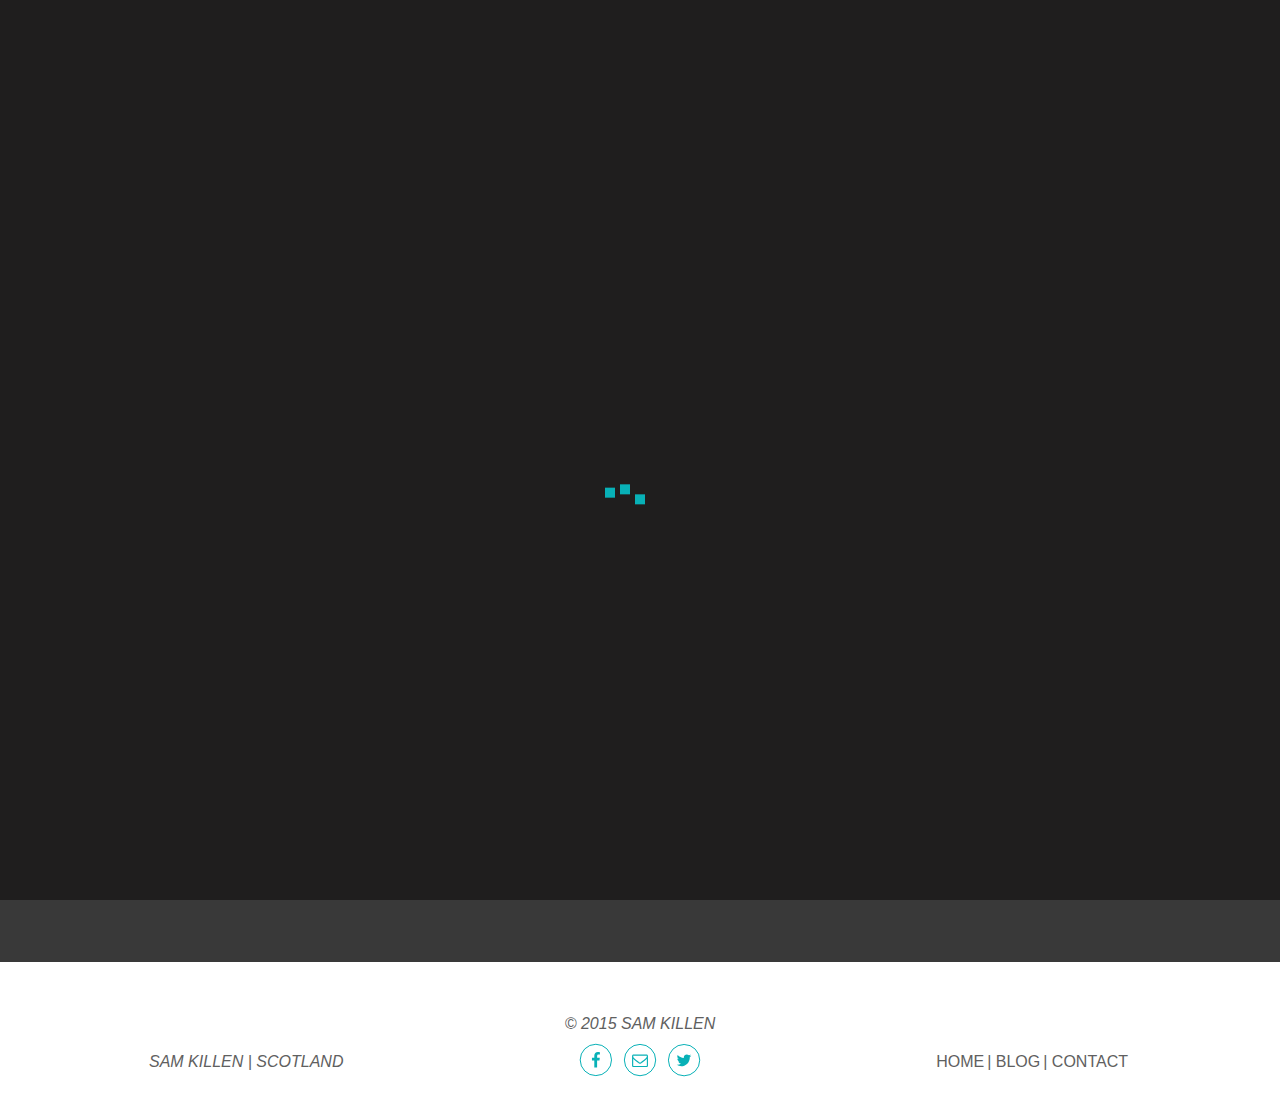
==== index.html @ 3e549c33 "First real life commit" ====
<!doctype html>
<html>
<head>
    <meta charset="utf-8">
    <meta http-equiv="x-ua-compatible" content="ie=edge">
    <meta name="viewport" content="width=device-width, initial-scale=1">
    <title>Home | Sam Killen</title>
    <link rel='stylesheet' href='css/style.min.css' type='text/css' media='all'/>
    <script type='text/javascript' src='js/jquery-1.11.2.min.js'></script>
    <script type='text/javascript' src='js/modernizr.custom.js'></script>


    <style type="text/css">.recentcomments a {
        display: inline !important;
        padding: 0 !important;
        margin: 0 !important;
    }</style>


    <meta name="apple-mobile-web-app-title" content="PolicyServices.">
    <meta name="application-name" content="PolicyServices.">


    <script>
        $(window).load(function () {
            if ($('body').is('.home')) {
                setTimeout(function () {
                    $('.preloader').fadeOut('slow').trigger('classChange');
                }, 1000);
            }

        });
    </script>
    <style>

        .preloader {
            display: none;
        }

        .home .preloader {
            display: block;
            position: fixed;
            width: 100%;
            height: 100%;
            z-index: 999999999;
            background: #1F1E1E;
            color: white;
            text-align: center;
            display: table;

        }

        .home .preloader img {
            display: block;
            margin: 0 auto;
        }

        .home .preload-ani svg {
            width: 100px;
            height: 100px;
            margin: 20px;
            display: inline-block;
        }

        .home .preloader-animation {
            width: 100%;
            text-align: center;
        }

        .home .preloader-logo {
            max-width: 400px;
            padding: 20px;
            margin: 0 auto;

            margin-top: 30px;
            display: block;
        }

        .home .preloader-content {
            display: table-cell;
            vertical-align: middle;
        }

        .intro-loader {
            width: 50px;
            height: 50px;
            -webkit-animation: infinite-spinning 1s infinite;
            animation: infinite-spinning 1s infinite;
            margin: 0 auto;
            margin-top: 40px;
        }

        @-webkit-keyframes infinite-spinning {
            from {
                -webkit-transform: rotate(0deg);
                transform: rotate(0deg);
            }
            to {
                -webkit-transform: rotate(360deg);
                transform: rotate(360deg);
            }
        }

        @keyframes infinite-spinning {
            from {
                -webkit-transform: rotate(0deg);
                transform: rotate(0deg);
            }
            to {
                -webkit-transform: rotate(360deg);
                transform: rotate(360deg);
            }
        }


    </style>

    <script>try {
        Typekit.load({async: true});
    } catch (e) {
    }</script>
</head>
<body class="home page page-id-7 page-template-default">
<!--[if lt IE 9]>
<div class="alert alert-warning">
    You are using an <strong>outdated</strong> browser. Please <a href="http://browsehappy.com/">upgrade your
    browser</a> to improve your experience.
</div>
<![endif]-->

<div class="preloader">
    <div class="preloader-content">
        <div class="preloader-logo"><img src=""></div>
        <div class="preload-ani">
            <svg  version="1.1" id="L9" xmlns="http://www.w3.org/2000/svg" x="0px" y="0px"
    viewBox="0 0 100 100" enable-background="new 0 0 0 0" xml:space="preserve">
      <rect x="15" y="50" width="10" height="10" fill="#08b1b7">
        <animateTransform attributeType="xml"
          attributeName="transform" type="translate"
          values="0 0; 0 20; 0 0"
          begin="0" dur="0.8s" repeatCount="indefinite" />
      </rect>
      <rect x="30" y="50" width="10" height="10" fill="#08b1b7">
        <animateTransform attributeType="xml"
          attributeName="transform" type="translate"
          values="0 0; 0 20; 0 0"
          begin="0.2s" dur="0.8s" repeatCount="indefinite" />
      </rect>
      <rect x="45" y="50" width="10" height="10" fill="#08b1b7">
        <animateTransform attributeType="xml"
          attributeName="transform" type="translate"
          values="0 0; 0 20; 0 0"
          begin="0.4s" dur="0.8s" repeatCount="indefinite" />
      </rect>
  </svg>
        </div>

    </div>
</div>

<div id="hamburger-wrapper">
    <div id="hamburger">
        <span></span>
        <span></span>
        <span></span>
        <span></span>
    </div>
</div>


<div class="overlay overlay-door closedMenu">
    <nav class="main-nav" role="navigation">

        <ul id="menu-main" class="">
            <li id='menu-item-126'
                class="menu-item menu-item-type-post_type menu-item-object-page current-menu-item page_item page-item-7 current_page_item">
                <a title='Home' href="index.html">
                    <span data-hover="Home">Home</span></a></li>
           <!-- <li id='menu-item-22' class="menu-item menu-item-type-post_type menu-item-object-page">
                <a href="NewToPs.html" title='New to Sam Killen?'>
                    <span data-hover="NewtoSam Killen">New to Sam Killen?</span></a></li>
            <li id='menu-item-18' class="menu-item menu-item-type-post_type menu-item-object-page">
                <a href="logIn.html" title='Client Login'>
                    <span data-hover="ClientLogin">Client Login</span></a></li>
            <li id='menu-item-20' class="menu-item menu-item-type-post_type menu-item-object-page">
                <a href="ourApproach.html" title='Our Approach'>
                    <span data-hover="OurApproach">Our Approach</span></a></li>
            <li id='menu-item-23' class="menu-item menu-item-type-post_type menu-item-object-page">
                <a href="theTeam.html" title='Contact'>
                    <span data-hover="Contact">Contact</span></a></li>-->
        </ul>


    </nav>
</div>


<div class="hero hero-start">
    <canvas id="canvas"></canvas>

    <ul id="scene">

        <li class="layer " data-depth="2.20">
            <div class="floatPS-img" style="background-image: url(img/profilePic.png);"></div>
        </li>
        <li class="layer " data-depth="0.70">
            <div class="floatPS-headline">
                <h1><strong>Sam Killen</strong></h1>
            </div>
        </li>
    </ul>


</div>

<div id="content">
   <!-- <div class="fullwidth mainContent">
        <div class="container">
            <div class="row">
                <div class="col-md-18 col-md-offset-3">
                    <div class="section-title">
                        <span>Our business allows you to focus on giving great financial advice.</span>

                        <h2 class=""></h2>
                    </div>
                </div>

                <div class="col-md-18 col-md-offset-3 intro-copy">

                    <p>

                    <p class="p1"><span class="s1">Being an IFA involves two very separate calls on your time.On one hand is the true value you add through giving your clients relevant and appropriate financial advice.On the other is an ever-growing mountain of paperwork and administration. </span>
                    </p>

                    <p class="p1">Sam Killen exists to do the admin for you, allowing you to spend your time adding
                        real value. It is a service we developed to assist advisers switching their business to
                        restricted firms, particularly St James’ Place.</p>

                    </p>
                    <a class="btn-wrapper btn-white">
                        <div class="btn-container">
                            <div class="btn-content" data-btntext="Welcome">Welcome</div>
                        </div>
                    </a>
                </div>
            </div>
        </div>
    </div>-->


   <!-- <div class="fullwidth whatWEdoContent">
        <div class="container">
            <div class="row">
                <div class="col-md-20 col-md-offset-2">
                    <div class="section-title">
                        <span>Our Service to You</span>

                        <h2 class="">What we do</h2>
                    </div>
                </div>


                <div class="col-md-20 col-md-offset-2">
                    <div class="col-md-8 wwd">
                        <div class="wwd-icon">
                            <img class="wwdpic-servicing-img" src="img/service-branding.svg" alt="PS - Branding Icon">
                        </div>
                        <div class="service-content">
                            <h3>Servicing</h3>

                            <p>We do not compete with your advisory service in any way. Our role is to reduce your
                                in-house costs and obligations, offering you online access to real-time client account
                                information.</p>


                        </div>
                    </div>
                    <div class="col-md-8 wwd">
                        <div class="wwd-icon">
                            <img src="img/service-web.svg" alt="PS - Webdesign Icon">
                        </div>
                        <div class="service-content">
                            <h3>Client Area</h3>

                            <p>If you are new to Sam Killen, our online application ‘myPSaccount.com’ gives you
                                real-time access to your clients’ information..</p>


                        </div>
                    </div>
                    <div class="col-md-8 wwd">
                        <div class="wwd-icon">
                            <img src="img/service-print.svg" alt="PS - Print Icon">
                        </div>
                        <div class="service-content">
                            <h3>Correspondence</h3>

                            <p>Sam Killen exists to do the admin for you, allowing you to spend your time adding
                                real value. It is a service we developed to assist advisers switching their business to
                                restricted firms, particularly St James’ Place.</p>

                        </div>
                    </div>
                </div>

                <a class="btn-wrapper">
                    <div class="btn-container">
                        <div class="btn-content" src="NewToPs.html" data-btntext="Join Us">Join Us</div>
                    </div>
                </a>


            </div>
        </div>
    </div>-->

    <!--<div class="fullwidth no-padding picNav">
        <div class="picNav-content">

            <ul class="row no-margin">


                <li class="col-md-8">
                    <a href="NewToPs.html" class="work">
                        <div class="bg-image" style="background-image: url(img/homeStockLaptop.jpg);"></div>
                        <div class="bg-color" style="background-color: #bf311d;"></div>
                        <div class="vertical-align">
                            <div class="content">
                                <span class="desc-top">NEW TO POLICY SERVICES?</br></span>
                                <span class="desc-bottom">SIGN UP HERE</span>
                            </div>
                        </div>
                    </a>
                </li>


                <li class="col-md-8">
                    <a href="index.html" class="work">
                        <div class="bg-image"
                             style="background-image: url(img/typing-vintage-technology-keyboard.jpg);"></div>
                        <div class="bg-color" style="background-color: #2888b4;"></div>
                        <div class="vertical-align">
                            <div class="content">
                                <span class="desc-top">HOME</br></span>
                                <span class="desc-bottom">BACK TO HOMEPAGE</span>
                            </div>
                        </div>
                    </a>
                </li>


                <li class="col-md-8">
                    <a href="logIn.html" class="work">
                        <div class="bg-image" style="background-image: url(img/login.jpg);"></div>
                        <div class="bg-color" style="background-color: #036c2b;"></div>
                        <div class="vertical-align">
                            <div class="content">
                                <span class="desc-top">LOG IN</br></span>
                                <span class="desc-bottom">ACCESS MY PS ACCOUNT</span>
                            </div>
                        </div>
                    </a>
                </li>


                <li class="col-md-8">
                    <a href="ourApproach.html" class="work">
                        <div class="bg-image" style="background-image: url(img/stairs-man-person-walking.jpg);"></div>
                        <div class="bg-color" style="background-color: #518837;"></div>
                        <div class="vertical-align">
                            <div class="content">
                                <span class="desc-top">OUR APPROACH</br></span>
                                <span class="desc-bottom">OUR VISION</span>
                            </div>
                        </div>
                    </a>
                </li>


                <li class="col-md-8">
                    <a href="contact.html" class="work">
                        <div class="bg-image" style="background-image: url(img/Contact.jpg);"></div>
                        <div class="bg-color" style="background-color: #4c8785;"></div>
                        <div class="vertical-align">
                            <div class="content">
                                <span class="desc-top">CONTACT</br></span>
                                <span class="desc-bottom">E-mail<div class="work-cat-divider">/</div> Call<div
                                        class="work-cat-divider">/
                                </div> Post<div class="work-cat-divider">/</div> </span>
                            </div>
                        </div>
                    </a>
                </li>


                <li class="col-md-8">
                    <a href="theTeam.html" class="work">
                        <div class="bg-image" style="background-image: url(img/teamSky.jpg);"></div>
                        <div class="bg-color" style="background-color: #08B1B7;"></div>
                        <div class="vertical-align">
                            <div class="content">
                                <span class="desc-top">Meet The Team</br></span>
                                <span class="desc-bottom"><div class="work-cat-divider">/</div> </span>
                            </div>
                        </div>
                    </a>
                </li>
            </ul>

        </div>
    </div>-->

    <div class="fullwidth contactFooter-showoff">

        <div class="col-md-16 col-md-offset-4">
        </div>

        <div class="container">
            <div class="row">
                <div class="col-md-18 col-md-offset-3">
                </div>
            </div>
        </div>
    </div>

    <div id="footer" class="fullwidth footer">
        <div class="container footer-content">

            <div class="row">
                <div class="footer-bottom">
                    <div class="col-md-16 col-md-offset-4 footer-contact">
                        <p>© 2015 Sam Killen </p>

                    <!--    <p>Sam Killen Limited is Registered In Scotland No. 230167</p>-->

                        <!--<p>Registered Office Priorsford, 75 Grahamsdyke Road, Bo’ness EH51 9DZ</p>-->
                    </div>

                    <div class="col-md-8 col-md-push-8 footer-social">
                        <a href="https://www.facebook.com" target="_blank" class="social-icon">
                            <svg  version="1.1" class="social-icon-fb" xmlns="http://www.w3.org/2000/svg" x="0px" y="0px"
										 viewBox="0 0 200 200" enable-background="new 0 0 200 200" xml:space="preserve">
									<circle class="social-icon-outline" fill="none" stroke="#08b1b7" stroke-width="5" stroke-miterlimit="10" cx="99.3" cy="99.7" r="78.3"/>
									<g>
										<path class="social-icon-icon" fill="#08b1b7" d="M119.5,60.9V73h-7.2c-2.6,0-4.4,0.6-5.3,1.7c-0.9,1.1-1.4,2.8-1.4,5v8.7H119l-1.8,13.6h-11.7v34.9H91.5
											v-34.9H79.8V88.3h11.7v-10c0-5.7,1.6-10.1,4.8-13.3c3.2-3.1,7.4-4.7,12.7-4.7C113.5,60.3,117,60.5,119.5,60.9z"/>
									</g>
									</svg>
                        </a>
                        <a target="_blank" class="social-icon">
                            <svg  version="1.1" id="Ebene_1" xmlns="http://www.w3.org/2000/svg" x="0px" y="0px"
										 viewBox="0 0 200 200" enable-background="new 0 0 200 200" xml:space="preserve">
									<circle class="social-icon-outline" fill="none" stroke="#08b1b7" stroke-width="5" stroke-miterlimit="10" cx="100.1" cy="100.3" r="78.3"/>
									<g>
										<path class="social-icon-icon" fill="#08b1b7" d="M139.8,79.9v48.3c0,2-0.7,3.6-2.1,5c-1.4,1.4-3.1,2.1-5,2.1H67.4c-2,0-3.6-0.7-5-2.1
											c-1.4-1.4-2.1-3.1-2.1-5V79.9c0-2,0.7-3.6,2.1-5c1.4-1.4,3.1-2.1,5-2.1h65.3c2,0,3.6,0.7,5,2.1C139.2,76.3,139.8,78,139.8,79.9z
											 M134.2,81.6c0-0.1,0-0.2,0-0.5c0-0.3,0-0.5,0-0.6s0-0.3,0-0.6c0-0.3-0.1-0.4-0.1-0.6s-0.2-0.3-0.2-0.4c-0.1-0.1-0.2-0.3-0.4-0.3
											c-0.2-0.1-0.4-0.1-0.6-0.1H67.4c-0.4,0-0.7,0.1-1,0.4c-0.3,0.3-0.4,0.6-0.4,1c0,5,2.2,9.2,6.5,12.6c5.7,4.5,11.6,9.2,17.8,14.1
											c0.2,0.1,0.7,0.6,1.6,1.3c0.9,0.7,1.5,1.3,2,1.7c0.5,0.4,1.2,0.9,2,1.4c0.8,0.5,1.6,1,2.2,1.2s1.3,0.4,1.9,0.4h0h0
											c0.6,0,1.2-0.1,1.9-0.4c0.7-0.3,1.4-0.7,2.2-1.2c0.8-0.5,1.5-1,2-1.4s1.2-0.9,2-1.7c0.9-0.7,1.4-1.2,1.6-1.3
											c6.2-4.9,12.1-9.6,17.8-14.1c1.6-1.3,3.1-3,4.5-5.1C133.5,85.3,134.2,83.3,134.2,81.6z M134.2,128.2V94.1c-0.9,1.1-2,2-3.1,2.9
											c-7.9,6.1-14.2,11.1-18.9,15c-1.5,1.3-2.7,2.3-3.7,3c-0.9,0.7-2.2,1.4-3.8,2.2c-1.6,0.7-3.1,1.1-4.6,1.1h0h0
											c-1.4,0-2.9-0.4-4.5-1.1c-1.6-0.7-2.9-1.4-3.8-2.2c-0.9-0.7-2.2-1.7-3.7-3c-4.7-3.9-11-8.9-18.9-15c-1.1-0.9-2.1-1.9-3.1-2.9v34.1
											c0,0.4,0.1,0.7,0.4,1c0.3,0.3,0.6,0.4,1,0.4h65.3c0.4,0,0.7-0.1,1-0.4C134,129,134.2,128.6,134.2,128.2z"/>
									</g>
									</svg>

                        </a>
                        <a href="https://twitter.com/" target="_blank" class="social-icon">
                            <svg  version="1.1" class="social-icon-behance" xmlns="http://www.w3.org/2000/svg" x="0px" y="0px"
										 viewBox="0 0 200 200" enable-background="new 0 0 200 200" xml:space="preserve">
									<circle class="social-icon-outline" fill="none" stroke="#08b1b7" stroke-width="5" stroke-miterlimit="10" cx="100.4" cy="100.7" r="78.3"/>
									<g>
										<path class="social-icon-icon" fill="#08b1b7" d="M136.3,78.9c-2.1,3-4.5,5.6-7.5,7.7c0,0.4,0,1.1,0,1.9c0,4-0.6,8-1.8,12c-1.2,4-2.9,7.8-5.3,11.4
											c-2.4,3.7-5.2,6.9-8.5,9.7c-3.3,2.8-7.2,5.1-11.9,6.7c-4.6,1.7-9.6,2.5-14.9,2.5c-8.3,0-15.9-2.2-22.8-6.7c1.1,0.1,2.3,0.2,3.6,0.2
											c6.9,0,13.1-2.1,18.5-6.4c-3.2-0.1-6.1-1.1-8.7-3c-2.5-1.9-4.3-4.4-5.3-7.3c1,0.2,2,0.2,2.8,0.2c1.3,0,2.6-0.2,3.9-0.5
											c-3.4-0.7-6.3-2.4-8.5-5.1c-2.3-2.7-3.4-5.9-3.4-9.5v-0.2c2.1,1.2,4.3,1.8,6.7,1.9c-2-1.4-3.6-3.1-4.8-5.3
											c-1.2-2.2-1.8-4.5-1.8-7.1c0-2.7,0.7-5.2,2-7.5c3.7,4.6,8.2,8.2,13.6,11c5.3,2.7,11,4.3,17.1,4.6C99.2,89,99,87.9,99,86.8
											c0-4.1,1.5-7.6,4.4-10.5s6.4-4.4,10.5-4.4c4.3,0,7.9,1.6,10.9,4.7c3.3-0.6,6.5-1.8,9.4-3.6c-1.1,3.5-3.3,6.3-6.5,8.2
											C130.5,80.9,133.4,80.1,136.3,78.9z"/>
									</g>
									</svg>
                        </a>
                    </div>
                    <div class="col-md-8 col-md-pull-8 footer-left">
                        <p>Sam Killen | Scotland</p>
                    </div>
                    <div class="col-md-8 footer-right">


                        <ul id="menu-footer" class="">
                            <li class="menu-item menu-item-type-post_type menu-item-object-page menu-item-69"><a
                                    href="">HOME</a></li>
                            <li class="menu-item menu-item-type-post_type menu-item-object-page menu-item-66"><a
                                    href="">BLOG</a></li>
                            <li class="menu-item menu-item-type-post_type menu-item-object-page menu-item-23"><a
                                    href="">CONTACT</a></li>
                        </ul>

                    </div>
                </div>
            </div>
        </div>
    </div>

</div>

<div class="get-down">
    <a class="get-down-now" href="">
        <svg xmlns:xlink="http://www.w3.org/1999/xlink" version="1.1" id="Ebene_1" xmlns="http://www.w3.org/2000/svg" x="0px" y="0px"
           viewBox="-32 34.6 133.4 133.4" enable-background="new -32 34.6 133.4 133.4" xml:space="preserve">
        <path fill="#FFFFFF" d="M34.7,34.6C-2.1,34.6-32,64.5-32,101.3c0,36.8,29.9,66.7,66.7,66.7c36.8,0,66.7-29.9,66.7-66.7
          C101.4,64.5,71.5,34.6,34.7,34.6z M65.5,98.2l-25.2,25.6c-3.1,3.1-8.1,3.1-11.2,0L3.7,98.3c-3.1-3.2-3.1-8.2,0-11.4
          c3.1-3.1,8.1-3.1,11.2,0l19.7,20l19.7-20c3.1-3.1,8.1-3.1,11.2,0C68.6,90,68.6,95.1,65.5,98.2z"/>
        </svg>
    </a>

</div>
</div>

<script type='text/javascript' src='js/main.min.js'></script>
</body>
</html>
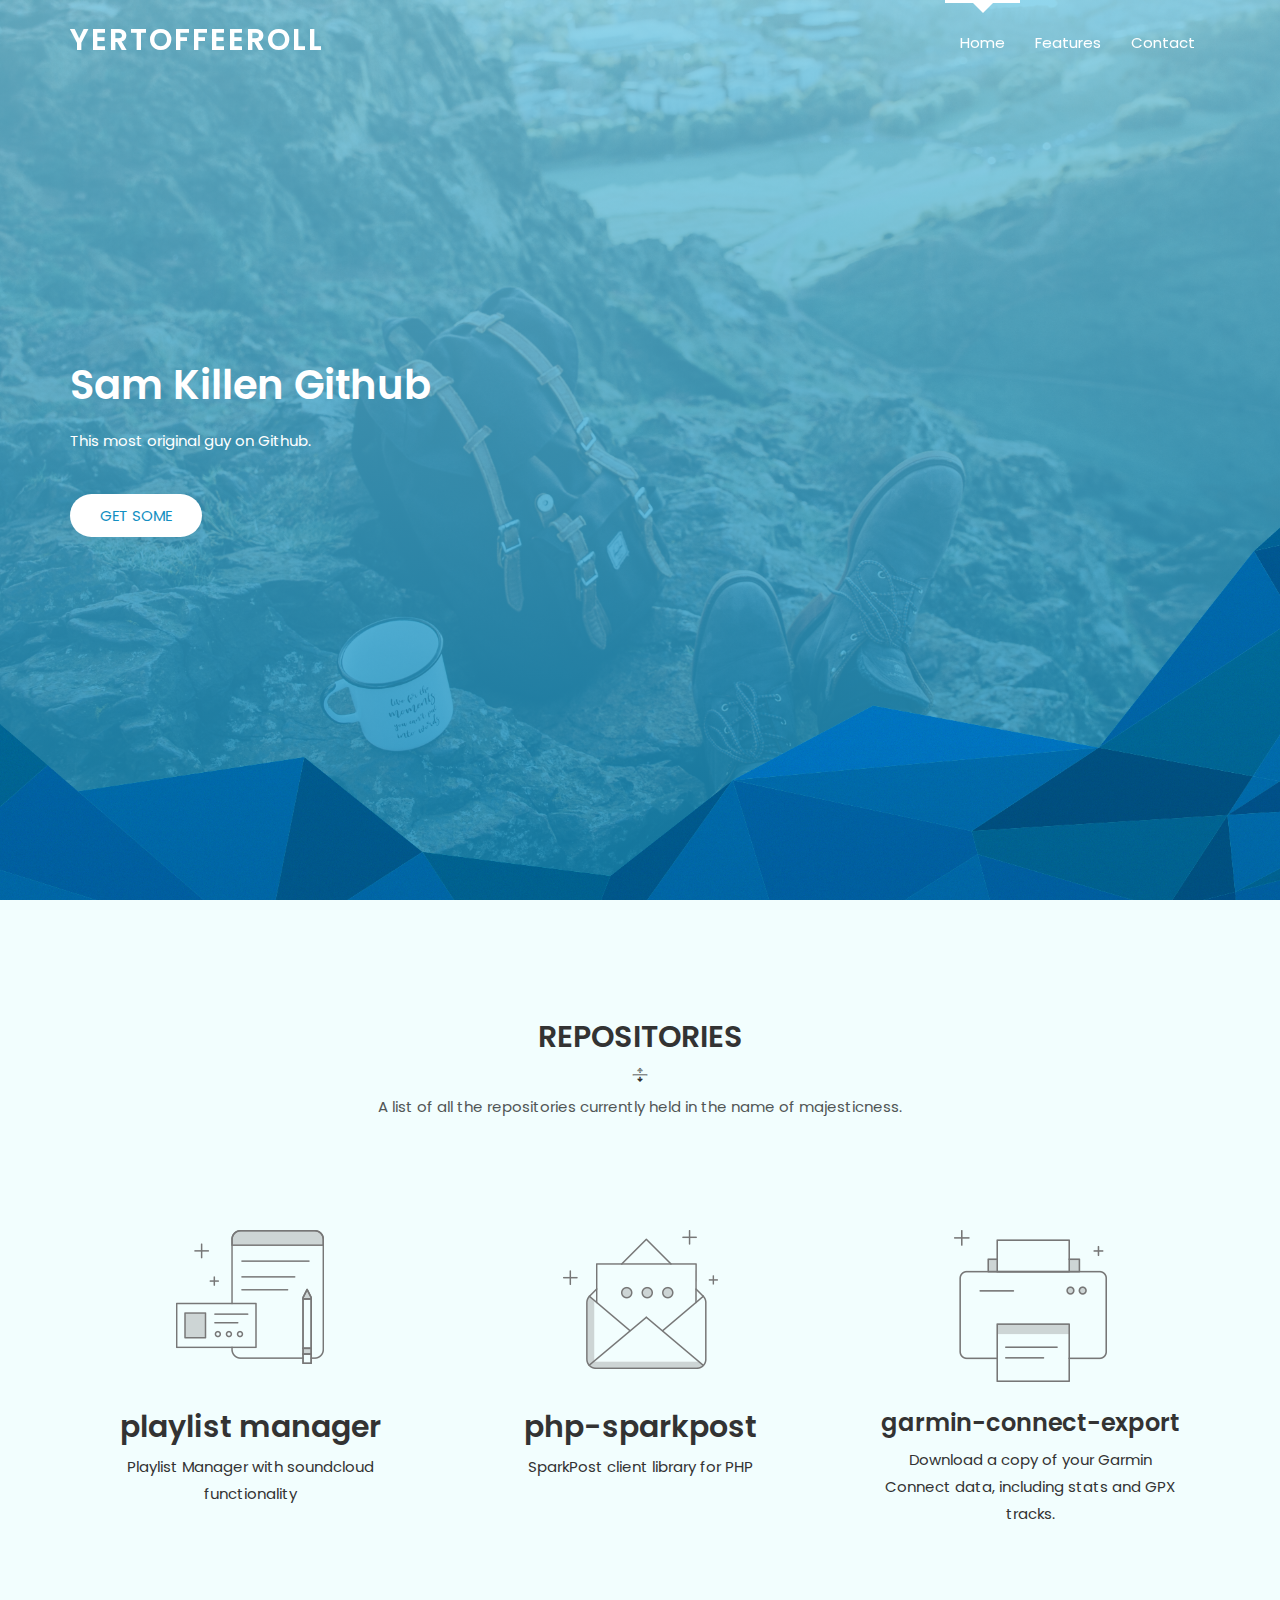
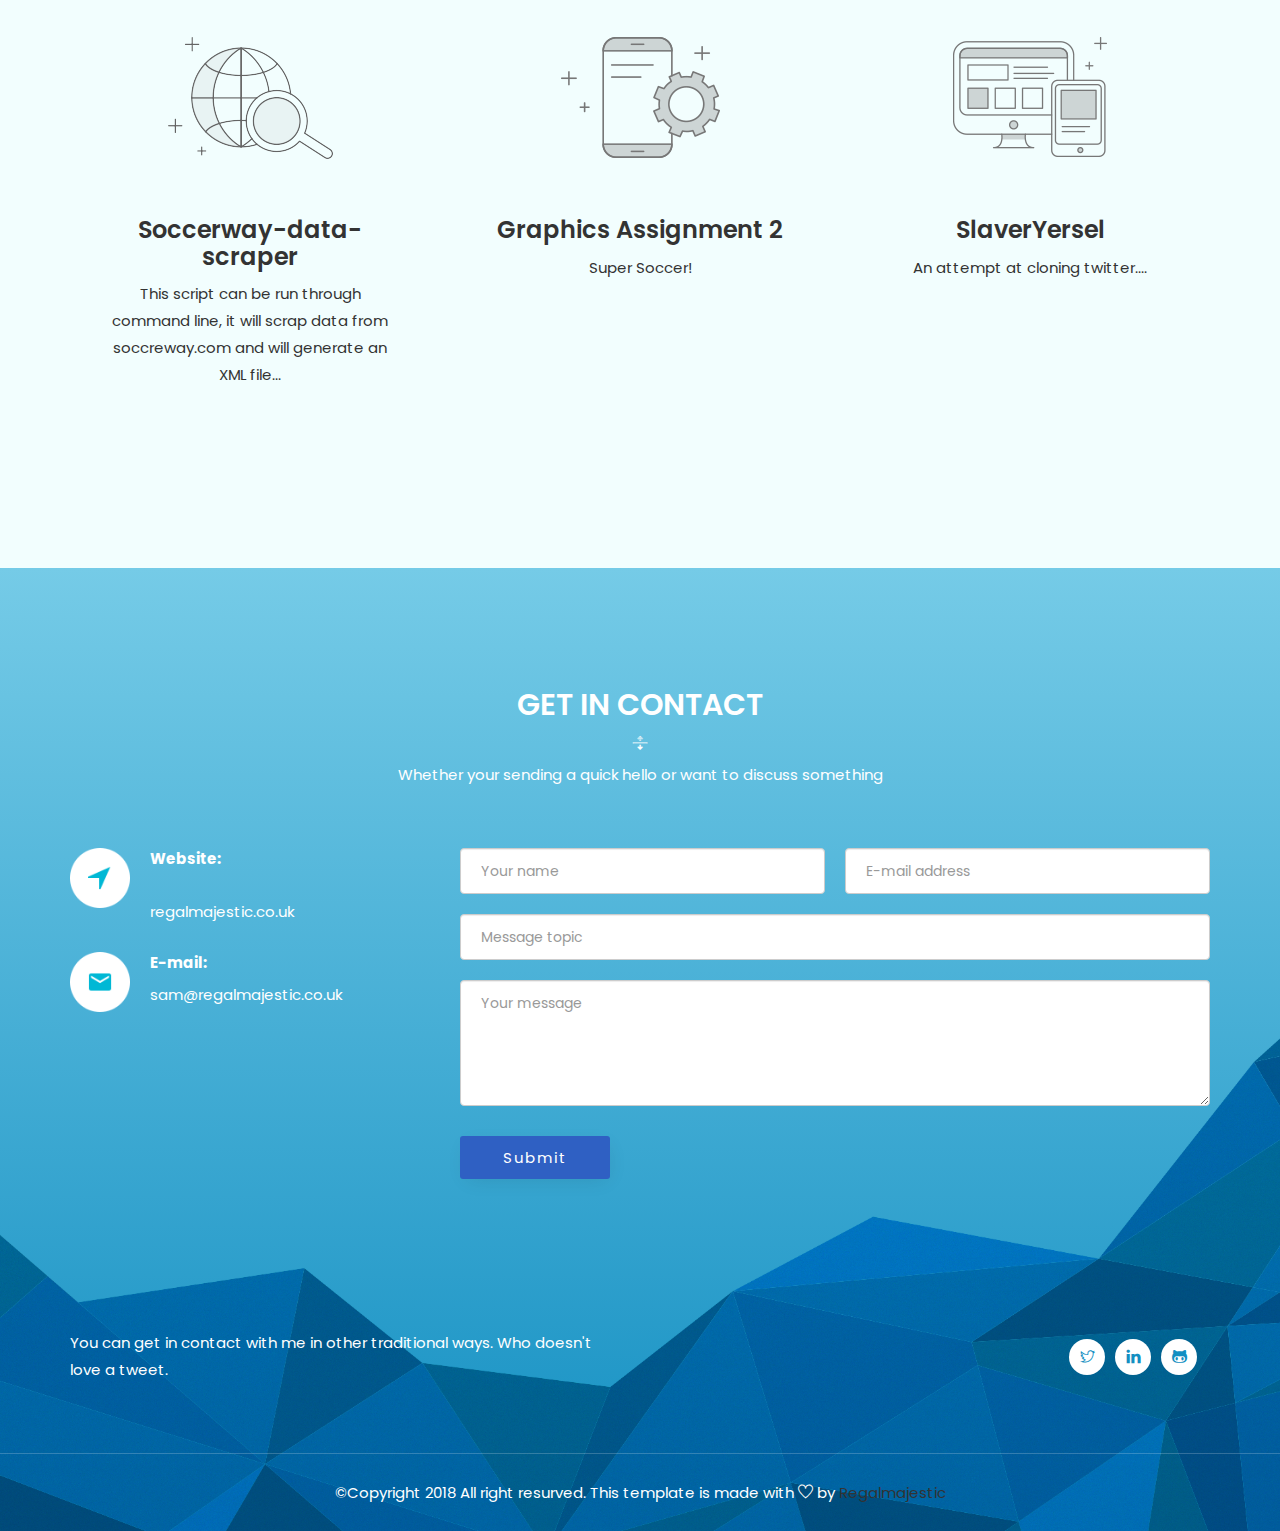
==== commit ac41b7be: "A change of look was needed - :neckbeard:" ====
--- a/index.html
+++ b/index.html
@@ -1,523 +1,344 @@
 <!doctype html>
-<html>
+<html class="no-js" lang="zxx">
+
 <head>
     <meta charset="utf-8">
+    <meta name="author" content="John Doe">
+    <meta name="description" content="">
+    <meta name="keywords" content="HTML,CSS,XML,JavaScript">
     <meta http-equiv="x-ua-compatible" content="ie=edge">
-    <meta name="viewport" content="width=device-width, initial-scale=1">
-    <title>Home | Sam Killen</title>
-    <link rel='stylesheet' href='css/style.min.css' type='text/css' media='all'/>
-    <script type='text/javascript' src='js/jquery-1.11.2.min.js'></script>
-    <script type='text/javascript' src='js/modernizr.custom.js'></script>
-
-
-    <style type="text/css">.recentcomments a {
-        display: inline !important;
-        padding: 0 !important;
-        margin: 0 !important;
-    }</style>
-
-
-    <meta name="apple-mobile-web-app-title" content="PolicyServices.">
-    <meta name="application-name" content="PolicyServices.">
-
-
-    <script>
-        $(window).load(function () {
-            if ($('body').is('.home')) {
-                setTimeout(function () {
-                    $('.preloader').fadeOut('slow').trigger('classChange');
-                }, 1000);
-            }
-
-        });
-    </script>
-    <style>
-
-        .preloader {
-            display: none;
-        }
-
-        .home .preloader {
-            display: block;
-            position: fixed;
-            width: 100%;
-            height: 100%;
-            z-index: 999999999;
-            background: #1F1E1E;
-            color: white;
-            text-align: center;
-            display: table;
-
-        }
-
-        .home .preloader img {
-            display: block;
-            margin: 0 auto;
-        }
-
-        .home .preload-ani svg {
-            width: 100px;
-            height: 100px;
-            margin: 20px;
-            display: inline-block;
-        }
-
-        .home .preloader-animation {
-            width: 100%;
-            text-align: center;
-        }
-
-        .home .preloader-logo {
-            max-width: 400px;
-            padding: 20px;
-            margin: 0 auto;
-
-            margin-top: 30px;
-            display: block;
-        }
-
-        .home .preloader-content {
-            display: table-cell;
-            vertical-align: middle;
-        }
-
-        .intro-loader {
-            width: 50px;
-            height: 50px;
-            -webkit-animation: infinite-spinning 1s infinite;
-            animation: infinite-spinning 1s infinite;
-            margin: 0 auto;
-            margin-top: 40px;
-        }
-
-        @-webkit-keyframes infinite-spinning {
-            from {
-                -webkit-transform: rotate(0deg);
-                transform: rotate(0deg);
-            }
-            to {
-                -webkit-transform: rotate(360deg);
-                transform: rotate(360deg);
-            }
-        }
-
-        @keyframes infinite-spinning {
-            from {
-                -webkit-transform: rotate(0deg);
-                transform: rotate(0deg);
-            }
-            to {
-                -webkit-transform: rotate(360deg);
-                transform: rotate(360deg);
-            }
-        }
-
-
-    </style>
-
-    <script>try {
-        Typekit.load({async: true});
-    } catch (e) {
-    }</script>
+    <meta name="viewport" content="width=device-width, initial-scale=1.0">
+    <!-- Title -->
+    <title>Home</title>
+    <!-- Place favicon.ico in the root directory -->
+    <link rel="apple-touch-icon" href="images/apple-touch-icon.png">
+    <link rel="shortcut icon" type="image/ico" href="images/favicon.ico" />
+    <!-- Plugin-CSS -->
+    <link rel="stylesheet" href="css/bootstrap.min.css">
+    <link rel="stylesheet" href="css/owl.carousel.min.css">
+    <link rel="stylesheet" href="css/themify-icons.css">
+    <link rel="stylesheet" href="css/magnific-popup.css">
+    <link rel="stylesheet" href="css/animate.css">
+    <!-- Main-Stylesheets -->
+    <link rel="stylesheet" href="css/normalize.css">
+    <link rel="stylesheet" href="style.css">
+    <link rel="stylesheet" href="css/responsive.css">
+    <script src="js/vendor/modernizr-2.8.3.min.js"></script>
+
+    <!--[if lt IE 9]>
+        <script src="//oss.maxcdn.com/html5shiv/3.7.2/html5shiv.min.js"></script>
+        <script src="//oss.maxcdn.com/respond/1.4.2/respond.min.js"></script>
+    <![endif]-->
 </head>
-<body class="home page page-id-7 page-template-default">
-<!--[if lt IE 9]>
-<div class="alert alert-warning">
-    You are using an <strong>outdated</strong> browser. Please <a href="http://browsehappy.com/">upgrade your
-    browser</a> to improve your experience.
-</div>
-<![endif]-->
-
-<div class="preloader">
-    <div class="preloader-content">
-        <div class="preloader-logo"><img src=""></div>
-        <div class="preload-ani">
-            <svg  version="1.1" id="L9" xmlns="http://www.w3.org/2000/svg" x="0px" y="0px"
-    viewBox="0 0 100 100" enable-background="new 0 0 0 0" xml:space="preserve">
-      <rect x="15" y="50" width="10" height="10" fill="#08b1b7">
-        <animateTransform attributeType="xml"
-          attributeName="transform" type="translate"
-          values="0 0; 0 20; 0 0"
-          begin="0" dur="0.8s" repeatCount="indefinite" />
-      </rect>
-      <rect x="30" y="50" width="10" height="10" fill="#08b1b7">
-        <animateTransform attributeType="xml"
-          attributeName="transform" type="translate"
-          values="0 0; 0 20; 0 0"
-          begin="0.2s" dur="0.8s" repeatCount="indefinite" />
-      </rect>
-      <rect x="45" y="50" width="10" height="10" fill="#08b1b7">
-        <animateTransform attributeType="xml"
-          attributeName="transform" type="translate"
-          values="0 0; 0 20; 0 0"
-          begin="0.4s" dur="0.8s" repeatCount="indefinite" />
-      </rect>
-  </svg>
-        </div>
-
+
+<body data-spy="scroll" data-target="#primary-menu">
+
+    <div class="preloader">
+        <div class="sk-folding-cube">
+            <div class="sk-cube1 sk-cube"></div>
+            <div class="sk-cube2 sk-cube"></div>
+            <div class="sk-cube4 sk-cube"></div>
+            <div class="sk-cube3 sk-cube"></div>
+        </div>
     </div>
-</div>
-
-<div id="hamburger-wrapper">
-    <div id="hamburger">
-        <span></span>
-        <span></span>
-        <span></span>
-        <span></span>
+    <!--Mainmenu-area-->
+    <div class="mainmenu-area" data-spy="affix" data-offset-top="100">
+        <div class="container">
+            <!--Logo-->
+            <div class="navbar-header">
+                <button type="button" class="navbar-toggle" data-toggle="collapse" data-target="#primary-menu">
+                    <span class="icon-bar"></span>
+                    <span class="icon-bar"></span>
+                    <span class="icon-bar"></span>
+                </button>
+                <a href="#" class="navbar-brand logo">
+                    <h2>YerToffeeRoll</h2>
+                </a>
+            </div>
+            <!--Logo/-->
+            <nav class="collapse navbar-collapse" id="primary-menu">
+                <ul class="nav navbar-nav navbar-right">
+                    <li class="active"><a href="#home-page">Home</a></li>
+                    <li><a href="#feature-page">Features</a></li>
+                    <li><a href="#contact-page">Contact</a></li>
+                </ul>
+            </nav>
+        </div>
     </div>
-</div>
-
-
-<div class="overlay overlay-door closedMenu">
-    <nav class="main-nav" role="navigation">
-
-        <ul id="menu-main" class="">
-            <li id='menu-item-126'
-                class="menu-item menu-item-type-post_type menu-item-object-page current-menu-item page_item page-item-7 current_page_item">
-                <a title='Home' href="index.html">
-                    <span data-hover="Home">Home</span></a></li>
-           <!-- <li id='menu-item-22' class="menu-item menu-item-type-post_type menu-item-object-page">
-                <a href="NewToPs.html" title='New to Sam Killen?'>
-                    <span data-hover="NewtoSam Killen">New to Sam Killen?</span></a></li>
-            <li id='menu-item-18' class="menu-item menu-item-type-post_type menu-item-object-page">
-                <a href="logIn.html" title='Client Login'>
-                    <span data-hover="ClientLogin">Client Login</span></a></li>
-            <li id='menu-item-20' class="menu-item menu-item-type-post_type menu-item-object-page">
-                <a href="ourApproach.html" title='Our Approach'>
-                    <span data-hover="OurApproach">Our Approach</span></a></li>
-            <li id='menu-item-23' class="menu-item menu-item-type-post_type menu-item-object-page">
-                <a href="theTeam.html" title='Contact'>
-                    <span data-hover="Contact">Contact</span></a></li>-->
-        </ul>
-
-
-    </nav>
-</div>
-
-
-<div class="hero hero-start">
-    <canvas id="canvas"></canvas>
-
-    <ul id="scene">
-
-        <li class="layer " data-depth="2.20">
-            <div class="floatPS-img" style="background-image: url(img/profilePic.png);"></div>
-        </li>
-        <li class="layer " data-depth="0.70">
-            <div class="floatPS-headline">
-                <h1><strong>Sam Killen</strong></h1>
-            </div>
-        </li>
-    </ul>
-
-
-</div>
-
-<div id="content">
-   <!-- <div class="fullwidth mainContent">
+    <!--Mainmenu-area/-->
+
+
+
+    <!--Header-area-->
+    <header class="header-area overlay full-height relative v-center" id="home-page">
+        <div class="absolute anlge-bg"></div>
+        <div class="container">
+            <div class="row v-center">
+                <div class="col-xs-12 col-md-12 header-text">
+                    <h2>Sam Killen Github </h2>
+                    <p>This most original guy on Github.</p>
+                    <a href="https://github.com/YerToffeeRoll" class="button white">GET SOME</a>
+                </div>
+                <!--<div class="hidden-xs hidden-sm col-md-5 text-right">-->
+                    <!--<div class="screen-box screen-slider">-->
+                        <!--<div class="item">-->
+                            <!--<img src="images/screen-1.jpg" alt="">-->
+                        <!--</div>-->
+                        <!--<div class="item">-->
+                            <!--<img src="images/screen-2.jpg" alt="">-->
+                        <!--</div>-->
+                        <!--<div class="item">-->
+                            <!--<img src="images/screen-3.jpg" alt="">-->
+                        <!--</div>-->
+                        <!--<div class="item">-->
+                            <!--<img src="images/screen-4.jpg" alt="">-->
+                        <!--</div>-->
+                        <!--<div class="item">-->
+                            <!--<img src="images/screen-5.jpg" alt="">-->
+                        <!--</div>-->
+                    <!--</div>-->
+                <!--</div>-->
+            </div>
+        </div>
+    </header>
+    <!--Header-area/-->
+
+    <section class="gray-bg section-padding" id="feature-page">
         <div class="container">
             <div class="row">
-                <div class="col-md-18 col-md-offset-3">
-                    <div class="section-title">
-                        <span>Our business allows you to focus on giving great financial advice.</span>
-
-                        <h2 class=""></h2>
-                    </div>
-                </div>
-
-                <div class="col-md-18 col-md-offset-3 intro-copy">
-
-                    <p>
-
-                    <p class="p1"><span class="s1">Being an IFA involves two very separate calls on your time.On one hand is the true value you add through giving your clients relevant and appropriate financial advice.On the other is an ever-growing mountain of paperwork and administration. </span>
-                    </p>
-
-                    <p class="p1">Sam Killen exists to do the admin for you, allowing you to spend your time adding
-                        real value. It is a service we developed to assist advisers switching their business to
-                        restricted firms, particularly St James’ Place.</p>
-
-                    </p>
-                    <a class="btn-wrapper btn-white">
-                        <div class="btn-container">
-                            <div class="btn-content" data-btntext="Welcome">Welcome</div>
-                        </div>
-                    </a>
-                </div>
-            </div>
-        </div>
-    </div>-->
-
-
-   <!-- <div class="fullwidth whatWEdoContent">
-        <div class="container">
+                <div class="col-xs-12 col-sm-6 col-sm-offset-3 text-center">
+                    <div class="page-title">
+                        <a href="https://github.com/YerToffeeRoll"><h2>Repositories</h2></a>
+                        <p>A list of all the repositories currently held in the name of majesticness.</p>
+                    </div>
+                </div>
+            </div>
             <div class="row">
-                <div class="col-md-20 col-md-offset-2">
-                    <div class="section-title">
-                        <span>Our Service to You</span>
-
-                        <h2 class="">What we do</h2>
-                    </div>
-                </div>
-
-
-                <div class="col-md-20 col-md-offset-2">
-                    <div class="col-md-8 wwd">
-                        <div class="wwd-icon">
-                            <img class="wwdpic-servicing-img" src="img/service-branding.svg" alt="PS - Branding Icon">
-                        </div>
-                        <div class="service-content">
-                            <h3>Servicing</h3>
-
-                            <p>We do not compete with your advisory service in any way. Our role is to reduce your
-                                in-house costs and obligations, offering you online access to real-time client account
-                                information.</p>
-
-
-                        </div>
-                    </div>
-                    <div class="col-md-8 wwd">
-                        <div class="wwd-icon">
-                            <img src="img/service-web.svg" alt="PS - Webdesign Icon">
-                        </div>
-                        <div class="service-content">
-                            <h3>Client Area</h3>
-
-                            <p>If you are new to Sam Killen, our online application ‘myPSaccount.com’ gives you
-                                real-time access to your clients’ information..</p>
-
-
-                        </div>
-                    </div>
-                    <div class="col-md-8 wwd">
-                        <div class="wwd-icon">
-                            <img src="img/service-print.svg" alt="PS - Print Icon">
-                        </div>
-                        <div class="service-content">
-                            <h3>Correspondence</h3>
-
-                            <p>Sam Killen exists to do the admin for you, allowing you to spend your time adding
-                                real value. It is a service we developed to assist advisers switching their business to
-                                restricted firms, particularly St James’ Place.</p>
-
-                        </div>
-                    </div>
-                </div>
-
-                <a class="btn-wrapper">
-                    <div class="btn-container">
-                        <div class="btn-content" src="NewToPs.html" data-btntext="Join Us">Join Us</div>
-                    </div>
-                </a>
-
-
-            </div>
-        </div>
-    </div>-->
-
-    <!--<div class="fullwidth no-padding picNav">
-        <div class="picNav-content">
-
-            <ul class="row no-margin">
-
-
-                <li class="col-md-8">
-                    <a href="NewToPs.html" class="work">
-                        <div class="bg-image" style="background-image: url(img/homeStockLaptop.jpg);"></div>
-                        <div class="bg-color" style="background-color: #bf311d;"></div>
-                        <div class="vertical-align">
-                            <div class="content">
-                                <span class="desc-top">NEW TO POLICY SERVICES?</br></span>
-                                <span class="desc-bottom">SIGN UP HERE</span>
+                <div class="col-xs-12 col-sm-6 col-md-4">
+                    <a href="https://github.com/YerToffeeRoll/PlaylistManager">
+                    <div class="box">
+                        <div class="box-icon">
+                            <img src="images/portfolio-icon-1.png" alt="">
+                        </div>
+                        <h2>playlist manager</h2>
+                        <p>Playlist Manager with soundcloud functionality</p>
+                    </div>
+                    </a>
+                </div>
+                <div class="col-xs-12 col-sm-6 col-md-4">
+                    <a href="https://github.com/YerToffeeRoll/php-sparkpost">
+                    <div class="box">
+                        <div class="box-icon">
+                              <img src="images/portfolio-icon-3.png" alt="">
+                        </div>
+                        <h2>php-sparkpost</h2>
+                        <p> SparkPost client library for PHP</p>
+                    </div>
+                    </a>
+                </div>
+                <div class="col-xs-12 col-sm-6 col-md-4">
+                    <a href="https://github.com/YerToffeeRoll/garmin-connect-export">
+                    <div class="box">
+                        <div class="box-icon">
+                            <img src="images/portfolio-icon-2.png" alt="">
+                        </div>
+                       <h3>garmin-connect-export</h3>
+                        <p>Download a copy of your Garmin Connect data, including stats and GPX tracks.</p>
+                    </div>
+                    </a>
+                </div>
+                <div class="col-xs-12 col-sm-6 col-md-4">
+                    <a href="https://github.com/YerToffeeRoll/Soccerway-Data-Scrapper">
+                    <div class="box">
+                        <div class="box-icon">
+                            <img src="images/portfolio-icon-4.png" alt="">
+                        </div>
+                       <h3>Soccerway-data-scraper</h3>
+                        <p>This script can be run through command line, it will scrap data from soccreway.com and will generate an XML file...</p>
+                    </div>
+                    </a>
+                </div>
+                <div class="col-xs-12 col-sm-6 col-md-4">
+                    <a href="https://github.com/YerToffeeRoll/GraphicsAssignment2">
+                    <div class="box">
+                        <div class="box-icon">
+                            <img src="images/portfolio-icon-5.png" alt="">
+                        </div>
+                        <h3>Graphics Assignment 2</h3>
+                        <p>Super Soccer!</p>
+                    </div>
+                    </a>
+                </div>
+                <div class="col-xs-12 col-sm-6 col-md-4">
+                    <a href="https://github.com/YerToffeeRoll/SlaverYersel">
+                    <div class="box">
+                        <div class="box-icon">
+                            <img src="images/portfolio-icon-6.png" alt="">
+                        </div>
+                        <h3>SlaverYersel</h3>
+                        <p>An attempt at cloning twitter.... </p>
+
+                    </div>
+                    </a>
+                </div>
+            </div>
+        </div>
+    </section>
+
+    <!--<section class="section-padding gray-bg" id="blog-page">-->
+        <!--<div class="container">-->
+            <!--<div class="row">-->
+                <!--<div class="col-xs-12 col-sm-4">-->
+                    <!--<div class="single-blog">-->
+                        <!--<div class="blog-photo">-->
+                            <!--<img src="images/small1.jpg" alt="">-->
+                        <!--</div>-->
+                        <!--<div class="blog-content">-->
+                            <!--<h3><a href="#">Beautiful Place for your Great Journey</a></h3>-->
+                            <!--<ul class="blog-meta">-->
+                                <!--<li><span class="ti-user"></span> <a href="#">Admin</a></li>-->
+                                <!--<li><span class="ti-calendar"></span> <a href="#">Feb 01, 2017</a></li>-->
+                            <!--</ul>-->
+                            <!--<p>Lorem ipsum dolor sit amet, consectetur adipisicing elit. Odit nemo eaque expedita aliquid dolorem repellat perferendis, facilis aut fugit, impedit.</p>-->
+                        <!--</div>-->
+                    <!--</div>-->
+                <!--</div>-->
+                <!--<div class="col-xs-12 col-sm-4">-->
+                    <!--<div class="single-blog">-->
+                        <!--<div class="blog-photo">-->
+                            <!--<img src="images/small2.jpg" alt="">-->
+                        <!--</div>-->
+                        <!--<div class="blog-content">-->
+                            <!--<h3><a href="#">Beautiful Place for your Great Journey</a></h3>-->
+                            <!--<ul class="blog-meta">-->
+                                <!--<li><span class="ti-user"></span> <a href="#">Admin</a></li>-->
+                                <!--<li><span class="ti-calendar"></span> <a href="#">Feb 01, 2017</a></li>-->
+                            <!--</ul>-->
+                            <!--<p>Lorem ipsum dolor sit amet, consectetur adipisicing elit. Odit nemo eaque expedita aliquid dolorem repellat perferendis, facilis aut fugit, impedit.</p>-->
+                        <!--</div>-->
+                    <!--</div>-->
+                <!--</div>-->
+                <!--<div class="col-xs-12 col-sm-4">-->
+                    <!--<div class="single-blog">-->
+                        <!--<div class="blog-photo">-->
+                            <!--<img src="images/small3.jpg" alt="">-->
+                        <!--</div>-->
+                        <!--<div class="blog-content">-->
+                            <!--<h3><a href="#">Beautiful Place for your Great Journey</a></h3>-->
+                            <!--<ul class="blog-meta">-->
+                                <!--<li><span class="ti-user"></span> <a href="#">Admin</a></li>-->
+                                <!--<li><span class="ti-calendar"></span> <a href="#">Feb 01, 2017</a></li>-->
+                            <!--</ul>-->
+                            <!--<p>Lorem ipsum dolor sit amet, consectetur adipisicing elit. Odit nemo eaque expedita aliquid dolorem repellat perferendis, facilis aut fugit, impedit.</p>-->
+                        <!--</div>-->
+                    <!--</div>-->
+                <!--</div>-->
+            <!--</div>-->
+        <!--</div>-->
+    <!--</section>-->
+
+
+
+
+
+    <footer class="footer-area relative sky-bg" id="contact-page">
+        <div class="absolute footer-bg"></div>
+        <div class="footer-top">
+            <div class="container">
+                <div class="row">
+                    <div class="col-xs-12 col-sm-6 col-sm-offset-3 text-center">
+                        <div class="page-title">
+                            <h2>Get In Contact</h2>
+                            <p>Whether your sending a quick hello or want to discuss something</p>
+                        </div>
+                    </div>
+                </div>
+                <div class="row">
+                    <div class="col-xs-12 col-md-4">
+                        <address class="side-icon-boxes">
+                            <div class="side-icon-box">
+                                <div class="side-icon">
+                                    <img src="images/location-arrow.png" alt="">
+                                </div>
+                                <a href="https://www.regalmajestic.co.uk"> <p><strong>Website: </strong><br />regalmajestic.co.uk</p></a>
                             </div>
-                        </div>
-                    </a>
-                </li>
-
-
-                <li class="col-md-8">
-                    <a href="index.html" class="work">
-                        <div class="bg-image"
-                             style="background-image: url(img/typing-vintage-technology-keyboard.jpg);"></div>
-                        <div class="bg-color" style="background-color: #2888b4;"></div>
-                        <div class="vertical-align">
-                            <div class="content">
-                                <span class="desc-top">HOME</br></span>
-                                <span class="desc-bottom">BACK TO HOMEPAGE</span>
+                            <!--<div class="side-icon-box">-->
+                                <!--<div class="side-icon">-->
+                                    <!--<img src="images/phone-arrow.png" alt="">-->
+                                <!--</div>-->
+                                <!--<p><strong>Telephone: </strong>-->
+                                    <!--<a href="callto:8801812726495">+8801812726495</a> <br />-->
+                                    <!--<a href="callto:8801687420471">+8801687420471</a>-->
+                                <!--</p>-->
+                            <!--</div>-->
+                            <div class="side-icon-box">
+                                <div class="side-icon">
+                                    <img src="images/mail-arrow.png" alt="">
+                                </div>
+                                <p><strong>E-mail: </strong>
+                                    <a href="mailto:sam@regalmajestic.co.uk">sam@regalmajestic.co.uk</a> <br />
+                                </p>
                             </div>
-                        </div>
-                    </a>
-                </li>
-
-
-                <li class="col-md-8">
-                    <a href="logIn.html" class="work">
-                        <div class="bg-image" style="background-image: url(img/login.jpg);"></div>
-                        <div class="bg-color" style="background-color: #036c2b;"></div>
-                        <div class="vertical-align">
-                            <div class="content">
-                                <span class="desc-top">LOG IN</br></span>
-                                <span class="desc-bottom">ACCESS MY PS ACCOUNT</span>
+                        </address>
+                    </div>
+                    <div class="col-xs-12 col-md-8">
+                        <form action="process.php" id="contact-form" method="post" class="contact-form">
+                            <div class="form-double">
+                                <input type="text" id="form-name" name="form-name" placeholder="Your name" class="form-control" required="required">
+                                <input type="email" id="form-email" name="form-email" class="form-control" placeholder="E-mail address" required="required">
                             </div>
-                        </div>
-                    </a>
-                </li>
-
-
-                <li class="col-md-8">
-                    <a href="ourApproach.html" class="work">
-                        <div class="bg-image" style="background-image: url(img/stairs-man-person-walking.jpg);"></div>
-                        <div class="bg-color" style="background-color: #518837;"></div>
-                        <div class="vertical-align">
-                            <div class="content">
-                                <span class="desc-top">OUR APPROACH</br></span>
-                                <span class="desc-bottom">OUR VISION</span>
-                            </div>
-                        </div>
-                    </a>
-                </li>
-
-
-                <li class="col-md-8">
-                    <a href="contact.html" class="work">
-                        <div class="bg-image" style="background-image: url(img/Contact.jpg);"></div>
-                        <div class="bg-color" style="background-color: #4c8785;"></div>
-                        <div class="vertical-align">
-                            <div class="content">
-                                <span class="desc-top">CONTACT</br></span>
-                                <span class="desc-bottom">E-mail<div class="work-cat-divider">/</div> Call<div
-                                        class="work-cat-divider">/
-                                </div> Post<div class="work-cat-divider">/</div> </span>
-                            </div>
-                        </div>
-                    </a>
-                </li>
-
-
-                <li class="col-md-8">
-                    <a href="theTeam.html" class="work">
-                        <div class="bg-image" style="background-image: url(img/teamSky.jpg);"></div>
-                        <div class="bg-color" style="background-color: #08B1B7;"></div>
-                        <div class="vertical-align">
-                            <div class="content">
-                                <span class="desc-top">Meet The Team</br></span>
-                                <span class="desc-bottom"><div class="work-cat-divider">/</div> </span>
-                            </div>
-                        </div>
-                    </a>
-                </li>
-            </ul>
-
-        </div>
-    </div>-->
-
-    <div class="fullwidth contactFooter-showoff">
-
-        <div class="col-md-16 col-md-offset-4">
-        </div>
-
-        <div class="container">
-            <div class="row">
-                <div class="col-md-18 col-md-offset-3">
-                </div>
-            </div>
-        </div>
-    </div>
-
-    <div id="footer" class="fullwidth footer">
-        <div class="container footer-content">
-
-            <div class="row">
-                <div class="footer-bottom">
-                    <div class="col-md-16 col-md-offset-4 footer-contact">
-                        <p>© 2015 Sam Killen </p>
-
-                    <!--    <p>Sam Killen Limited is Registered In Scotland No. 230167</p>-->
-
-                        <!--<p>Registered Office Priorsford, 75 Grahamsdyke Road, Bo’ness EH51 9DZ</p>-->
-                    </div>
-
-                    <div class="col-md-8 col-md-push-8 footer-social">
-                        <a href="https://www.facebook.com" target="_blank" class="social-icon">
-                            <svg  version="1.1" class="social-icon-fb" xmlns="http://www.w3.org/2000/svg" x="0px" y="0px"
-										 viewBox="0 0 200 200" enable-background="new 0 0 200 200" xml:space="preserve">
-									<circle class="social-icon-outline" fill="none" stroke="#08b1b7" stroke-width="5" stroke-miterlimit="10" cx="99.3" cy="99.7" r="78.3"/>
-									<g>
-										<path class="social-icon-icon" fill="#08b1b7" d="M119.5,60.9V73h-7.2c-2.6,0-4.4,0.6-5.3,1.7c-0.9,1.1-1.4,2.8-1.4,5v8.7H119l-1.8,13.6h-11.7v34.9H91.5
-											v-34.9H79.8V88.3h11.7v-10c0-5.7,1.6-10.1,4.8-13.3c3.2-3.1,7.4-4.7,12.7-4.7C113.5,60.3,117,60.5,119.5,60.9z"/>
-									</g>
-									</svg>
-                        </a>
-                        <a target="_blank" class="social-icon">
-                            <svg  version="1.1" id="Ebene_1" xmlns="http://www.w3.org/2000/svg" x="0px" y="0px"
-										 viewBox="0 0 200 200" enable-background="new 0 0 200 200" xml:space="preserve">
-									<circle class="social-icon-outline" fill="none" stroke="#08b1b7" stroke-width="5" stroke-miterlimit="10" cx="100.1" cy="100.3" r="78.3"/>
-									<g>
-										<path class="social-icon-icon" fill="#08b1b7" d="M139.8,79.9v48.3c0,2-0.7,3.6-2.1,5c-1.4,1.4-3.1,2.1-5,2.1H67.4c-2,0-3.6-0.7-5-2.1
-											c-1.4-1.4-2.1-3.1-2.1-5V79.9c0-2,0.7-3.6,2.1-5c1.4-1.4,3.1-2.1,5-2.1h65.3c2,0,3.6,0.7,5,2.1C139.2,76.3,139.8,78,139.8,79.9z
-											 M134.2,81.6c0-0.1,0-0.2,0-0.5c0-0.3,0-0.5,0-0.6s0-0.3,0-0.6c0-0.3-0.1-0.4-0.1-0.6s-0.2-0.3-0.2-0.4c-0.1-0.1-0.2-0.3-0.4-0.3
-											c-0.2-0.1-0.4-0.1-0.6-0.1H67.4c-0.4,0-0.7,0.1-1,0.4c-0.3,0.3-0.4,0.6-0.4,1c0,5,2.2,9.2,6.5,12.6c5.7,4.5,11.6,9.2,17.8,14.1
-											c0.2,0.1,0.7,0.6,1.6,1.3c0.9,0.7,1.5,1.3,2,1.7c0.5,0.4,1.2,0.9,2,1.4c0.8,0.5,1.6,1,2.2,1.2s1.3,0.4,1.9,0.4h0h0
-											c0.6,0,1.2-0.1,1.9-0.4c0.7-0.3,1.4-0.7,2.2-1.2c0.8-0.5,1.5-1,2-1.4s1.2-0.9,2-1.7c0.9-0.7,1.4-1.2,1.6-1.3
-											c6.2-4.9,12.1-9.6,17.8-14.1c1.6-1.3,3.1-3,4.5-5.1C133.5,85.3,134.2,83.3,134.2,81.6z M134.2,128.2V94.1c-0.9,1.1-2,2-3.1,2.9
-											c-7.9,6.1-14.2,11.1-18.9,15c-1.5,1.3-2.7,2.3-3.7,3c-0.9,0.7-2.2,1.4-3.8,2.2c-1.6,0.7-3.1,1.1-4.6,1.1h0h0
-											c-1.4,0-2.9-0.4-4.5-1.1c-1.6-0.7-2.9-1.4-3.8-2.2c-0.9-0.7-2.2-1.7-3.7-3c-4.7-3.9-11-8.9-18.9-15c-1.1-0.9-2.1-1.9-3.1-2.9v34.1
-											c0,0.4,0.1,0.7,0.4,1c0.3,0.3,0.6,0.4,1,0.4h65.3c0.4,0,0.7-0.1,1-0.4C134,129,134.2,128.6,134.2,128.2z"/>
-									</g>
-									</svg>
-
-                        </a>
-                        <a href="https://twitter.com/" target="_blank" class="social-icon">
-                            <svg  version="1.1" class="social-icon-behance" xmlns="http://www.w3.org/2000/svg" x="0px" y="0px"
-										 viewBox="0 0 200 200" enable-background="new 0 0 200 200" xml:space="preserve">
-									<circle class="social-icon-outline" fill="none" stroke="#08b1b7" stroke-width="5" stroke-miterlimit="10" cx="100.4" cy="100.7" r="78.3"/>
-									<g>
-										<path class="social-icon-icon" fill="#08b1b7" d="M136.3,78.9c-2.1,3-4.5,5.6-7.5,7.7c0,0.4,0,1.1,0,1.9c0,4-0.6,8-1.8,12c-1.2,4-2.9,7.8-5.3,11.4
-											c-2.4,3.7-5.2,6.9-8.5,9.7c-3.3,2.8-7.2,5.1-11.9,6.7c-4.6,1.7-9.6,2.5-14.9,2.5c-8.3,0-15.9-2.2-22.8-6.7c1.1,0.1,2.3,0.2,3.6,0.2
-											c6.9,0,13.1-2.1,18.5-6.4c-3.2-0.1-6.1-1.1-8.7-3c-2.5-1.9-4.3-4.4-5.3-7.3c1,0.2,2,0.2,2.8,0.2c1.3,0,2.6-0.2,3.9-0.5
-											c-3.4-0.7-6.3-2.4-8.5-5.1c-2.3-2.7-3.4-5.9-3.4-9.5v-0.2c2.1,1.2,4.3,1.8,6.7,1.9c-2-1.4-3.6-3.1-4.8-5.3
-											c-1.2-2.2-1.8-4.5-1.8-7.1c0-2.7,0.7-5.2,2-7.5c3.7,4.6,8.2,8.2,13.6,11c5.3,2.7,11,4.3,17.1,4.6C99.2,89,99,87.9,99,86.8
-											c0-4.1,1.5-7.6,4.4-10.5s6.4-4.4,10.5-4.4c4.3,0,7.9,1.6,10.9,4.7c3.3-0.6,6.5-1.8,9.4-3.6c-1.1,3.5-3.3,6.3-6.5,8.2
-											C130.5,80.9,133.4,80.1,136.3,78.9z"/>
-									</g>
-									</svg>
-                        </a>
-                    </div>
-                    <div class="col-md-8 col-md-pull-8 footer-left">
-                        <p>Sam Killen | Scotland</p>
-                    </div>
-                    <div class="col-md-8 footer-right">
-
-
-                        <ul id="menu-footer" class="">
-                            <li class="menu-item menu-item-type-post_type menu-item-object-page menu-item-69"><a
-                                    href="">HOME</a></li>
-                            <li class="menu-item menu-item-type-post_type menu-item-object-page menu-item-66"><a
-                                    href="">BLOG</a></li>
-                            <li class="menu-item menu-item-type-post_type menu-item-object-page menu-item-23"><a
-                                    href="">CONTACT</a></li>
+                            <input type="text" id="form-subject" name="form-subject" class="form-control" placeholder="Message topic">
+                            <textarea name="message" id="form-message" name="form-message" rows="5" class="form-control" placeholder="Your message" required="required"></textarea>
+                            <button type="sibmit" class="button">Submit</button>
+                        </form>
+                    </div>
+                </div>
+            </div>
+        </div>
+        <div class="footer-middle">
+            <div class="container">
+                <div class="row">
+                    <div class="col-xs-12 col-sm-6 pull-right">
+                        <ul class="social-menu text-right x-left">
+                            <!--<li><a href="#"><i class="ti-facebook"></i></a></li>-->
+                            <li><a href="https://www.twitter.com/YerToffeeRoll"><i class="ti-twitter"></i></a></li>
+                            <li><a href="https://www.linkedin.com/comm/in/sam-killen-775a5bb0?midToken=AQGtHDyHrVUsjg"><i class="ti-linkedin"></i></a></li>
+                            <li><a href="https://github.com/YerToffeeRoll"><i class="ti-github"></i></a></li>
                         </ul>
-
-                    </div>
-                </div>
-            </div>
-        </div>
-    </div>
-
-</div>
-
-<div class="get-down">
-    <a class="get-down-now" href="">
-        <svg xmlns:xlink="http://www.w3.org/1999/xlink" version="1.1" id="Ebene_1" xmlns="http://www.w3.org/2000/svg" x="0px" y="0px"
-           viewBox="-32 34.6 133.4 133.4" enable-background="new -32 34.6 133.4 133.4" xml:space="preserve">
-        <path fill="#FFFFFF" d="M34.7,34.6C-2.1,34.6-32,64.5-32,101.3c0,36.8,29.9,66.7,66.7,66.7c36.8,0,66.7-29.9,66.7-66.7
-          C101.4,64.5,71.5,34.6,34.7,34.6z M65.5,98.2l-25.2,25.6c-3.1,3.1-8.1,3.1-11.2,0L3.7,98.3c-3.1-3.2-3.1-8.2,0-11.4
-          c3.1-3.1,8.1-3.1,11.2,0l19.7,20l19.7-20c3.1-3.1,8.1-3.1,11.2,0C68.6,90,68.6,95.1,65.5,98.2z"/>
-        </svg>
-    </a>
-
-</div>
-</div>
-
-<script type='text/javascript' src='js/main.min.js'></script>
+                    </div>
+                    <div class="col-xs-12 col-sm-6">
+                        <p>You can get in contact with me in other traditional ways. Who doesn't love a tweet.</p>
+                    </div>
+                </div>
+            </div>
+        </div>
+        <div class="footer-bottom">
+            <div class="container">
+                <div class="row">
+                    <div class="col-xs-12 text-center">
+                        <p>&copy;Copyright 2018 All right resurved.  This template is made with <i class="ti-heart" aria-hidden="true"></i> by <a href="https://regalmajestic.co.uk">Regalmajestic</a></p>
+                    </div>
+                </div>
+            </div>
+        </div>
+    </footer>
+
+
+
+
+
+    <!--Vendor-JS-->
+    <script src="js/vendor/jquery-1.12.4.min.js"></script>
+    <script src="js/vendor/bootstrap.min.js"></script>
+    <!--Plugin-JS-->
+    <script src="js/owl.carousel.min.js"></script>
+    <script src="js/contact-form.js"></script>
+    <script src="js/jquery.parallax-1.1.3.js"></script>
+    <script src="js/scrollUp.min.js"></script>
+    <script src="js/magnific-popup.min.js"></script>
+    <script src="js/wow.min.js"></script>
+    <!--Main-active-JS-->
+    <script src="js/main.js"></script>
 </body>
+
 </html>
--- a/css/themify-icons.css
+++ b/css/themify-icons.css
@@ -0,0 +1,1081 @@
+@font-face {
+	font-family: 'themify';
+	src:url('../fonts/themify.eot?-fvbane');
+	src:url('../fonts/themify.eot?#iefix-fvbane') format('embedded-opentype'),
+		url('../fonts/themify.woff?-fvbane') format('woff'),
+		url('../fonts/themify.ttf?-fvbane') format('truetype'),
+		url('../fonts/themify.svg?-fvbane#themify') format('svg');
+	font-weight: normal;
+	font-style: normal;
+}
+
+[class^="ti-"], [class*=" ti-"] {
+	font-family: 'themify';
+	speak: none;
+	font-style: normal;
+	font-weight: normal;
+	font-variant: normal;
+	text-transform: none;
+	line-height: 1;
+
+	/* Better Font Rendering =========== */
+	-webkit-font-smoothing: antialiased;
+	-moz-osx-font-smoothing: grayscale;
+}
+
+.ti-wand:before {
+	content: "\e600";
+}
+.ti-volume:before {
+	content: "\e601";
+}
+.ti-user:before {
+	content: "\e602";
+}
+.ti-unlock:before {
+	content: "\e603";
+}
+.ti-unlink:before {
+	content: "\e604";
+}
+.ti-trash:before {
+	content: "\e605";
+}
+.ti-thought:before {
+	content: "\e606";
+}
+.ti-target:before {
+	content: "\e607";
+}
+.ti-tag:before {
+	content: "\e608";
+}
+.ti-tablet:before {
+	content: "\e609";
+}
+.ti-star:before {
+	content: "\e60a";
+}
+.ti-spray:before {
+	content: "\e60b";
+}
+.ti-signal:before {
+	content: "\e60c";
+}
+.ti-shopping-cart:before {
+	content: "\e60d";
+}
+.ti-shopping-cart-full:before {
+	content: "\e60e";
+}
+.ti-settings:before {
+	content: "\e60f";
+}
+.ti-search:before {
+	content: "\e610";
+}
+.ti-zoom-in:before {
+	content: "\e611";
+}
+.ti-zoom-out:before {
+	content: "\e612";
+}
+.ti-cut:before {
+	content: "\e613";
+}
+.ti-ruler:before {
+	content: "\e614";
+}
+.ti-ruler-pencil:before {
+	content: "\e615";
+}
+.ti-ruler-alt:before {
+	content: "\e616";
+}
+.ti-bookmark:before {
+	content: "\e617";
+}
+.ti-bookmark-alt:before {
+	content: "\e618";
+}
+.ti-reload:before {
+	content: "\e619";
+}
+.ti-plus:before {
+	content: "\e61a";
+}
+.ti-pin:before {
+	content: "\e61b";
+}
+.ti-pencil:before {
+	content: "\e61c";
+}
+.ti-pencil-alt:before {
+	content: "\e61d";
+}
+.ti-paint-roller:before {
+	content: "\e61e";
+}
+.ti-paint-bucket:before {
+	content: "\e61f";
+}
+.ti-na:before {
+	content: "\e620";
+}
+.ti-mobile:before {
+	content: "\e621";
+}
+.ti-minus:before {
+	content: "\e622";
+}
+.ti-medall:before {
+	content: "\e623";
+}
+.ti-medall-alt:before {
+	content: "\e624";
+}
+.ti-marker:before {
+	content: "\e625";
+}
+.ti-marker-alt:before {
+	content: "\e626";
+}
+.ti-arrow-up:before {
+	content: "\e627";
+}
+.ti-arrow-right:before {
+	content: "\e628";
+}
+.ti-arrow-left:before {
+	content: "\e629";
+}
+.ti-arrow-down:before {
+	content: "\e62a";
+}
+.ti-lock:before {
+	content: "\e62b";
+}
+.ti-location-arrow:before {
+	content: "\e62c";
+}
+.ti-link:before {
+	content: "\e62d";
+}
+.ti-layout:before {
+	content: "\e62e";
+}
+.ti-layers:before {
+	content: "\e62f";
+}
+.ti-layers-alt:before {
+	content: "\e630";
+}
+.ti-key:before {
+	content: "\e631";
+}
+.ti-import:before {
+	content: "\e632";
+}
+.ti-image:before {
+	content: "\e633";
+}
+.ti-heart:before {
+	content: "\e634";
+}
+.ti-heart-broken:before {
+	content: "\e635";
+}
+.ti-hand-stop:before {
+	content: "\e636";
+}
+.ti-hand-open:before {
+	content: "\e637";
+}
+.ti-hand-drag:before {
+	content: "\e638";
+}
+.ti-folder:before {
+	content: "\e639";
+}
+.ti-flag:before {
+	content: "\e63a";
+}
+.ti-flag-alt:before {
+	content: "\e63b";
+}
+.ti-flag-alt-2:before {
+	content: "\e63c";
+}
+.ti-eye:before {
+	content: "\e63d";
+}
+.ti-export:before {
+	content: "\e63e";
+}
+.ti-exchange-vertical:before {
+	content: "\e63f";
+}
+.ti-desktop:before {
+	content: "\e640";
+}
+.ti-cup:before {
+	content: "\e641";
+}
+.ti-crown:before {
+	content: "\e642";
+}
+.ti-comments:before {
+	content: "\e643";
+}
+.ti-comment:before {
+	content: "\e644";
+}
+.ti-comment-alt:before {
+	content: "\e645";
+}
+.ti-close:before {
+	content: "\e646";
+}
+.ti-clip:before {
+	content: "\e647";
+}
+.ti-angle-up:before {
+	content: "\e648";
+}
+.ti-angle-right:before {
+	content: "\e649";
+}
+.ti-angle-left:before {
+	content: "\e64a";
+}
+.ti-angle-down:before {
+	content: "\e64b";
+}
+.ti-check:before {
+	content: "\e64c";
+}
+.ti-check-box:before {
+	content: "\e64d";
+}
+.ti-camera:before {
+	content: "\e64e";
+}
+.ti-announcement:before {
+	content: "\e64f";
+}
+.ti-brush:before {
+	content: "\e650";
+}
+.ti-briefcase:before {
+	content: "\e651";
+}
+.ti-bolt:before {
+	content: "\e652";
+}
+.ti-bolt-alt:before {
+	content: "\e653";
+}
+.ti-blackboard:before {
+	content: "\e654";
+}
+.ti-bag:before {
+	content: "\e655";
+}
+.ti-move:before {
+	content: "\e656";
+}
+.ti-arrows-vertical:before {
+	content: "\e657";
+}
+.ti-arrows-horizontal:before {
+	content: "\e658";
+}
+.ti-fullscreen:before {
+	content: "\e659";
+}
+.ti-arrow-top-right:before {
+	content: "\e65a";
+}
+.ti-arrow-top-left:before {
+	content: "\e65b";
+}
+.ti-arrow-circle-up:before {
+	content: "\e65c";
+}
+.ti-arrow-circle-right:before {
+	content: "\e65d";
+}
+.ti-arrow-circle-left:before {
+	content: "\e65e";
+}
+.ti-arrow-circle-down:before {
+	content: "\e65f";
+}
+.ti-angle-double-up:before {
+	content: "\e660";
+}
+.ti-angle-double-right:before {
+	content: "\e661";
+}
+.ti-angle-double-left:before {
+	content: "\e662";
+}
+.ti-angle-double-down:before {
+	content: "\e663";
+}
+.ti-zip:before {
+	content: "\e664";
+}
+.ti-world:before {
+	content: "\e665";
+}
+.ti-wheelchair:before {
+	content: "\e666";
+}
+.ti-view-list:before {
+	content: "\e667";
+}
+.ti-view-list-alt:before {
+	content: "\e668";
+}
+.ti-view-grid:before {
+	content: "\e669";
+}
+.ti-uppercase:before {
+	content: "\e66a";
+}
+.ti-upload:before {
+	content: "\e66b";
+}
+.ti-underline:before {
+	content: "\e66c";
+}
+.ti-truck:before {
+	content: "\e66d";
+}
+.ti-timer:before {
+	content: "\e66e";
+}
+.ti-ticket:before {
+	content: "\e66f";
+}
+.ti-thumb-up:before {
+	content: "\e670";
+}
+.ti-thumb-down:before {
+	content: "\e671";
+}
+.ti-text:before {
+	content: "\e672";
+}
+.ti-stats-up:before {
+	content: "\e673";
+}
+.ti-stats-down:before {
+	content: "\e674";
+}
+.ti-split-v:before {
+	content: "\e675";
+}
+.ti-split-h:before {
+	content: "\e676";
+}
+.ti-smallcap:before {
+	content: "\e677";
+}
+.ti-shine:before {
+	content: "\e678";
+}
+.ti-shift-right:before {
+	content: "\e679";
+}
+.ti-shift-left:before {
+	content: "\e67a";
+}
+.ti-shield:before {
+	content: "\e67b";
+}
+.ti-notepad:before {
+	content: "\e67c";
+}
+.ti-server:before {
+	content: "\e67d";
+}
+.ti-quote-right:before {
+	content: "\e67e";
+}
+.ti-quote-left:before {
+	content: "\e67f";
+}
+.ti-pulse:before {
+	content: "\e680";
+}
+.ti-printer:before {
+	content: "\e681";
+}
+.ti-power-off:before {
+	content: "\e682";
+}
+.ti-plug:before {
+	content: "\e683";
+}
+.ti-pie-chart:before {
+	content: "\e684";
+}
+.ti-paragraph:before {
+	content: "\e685";
+}
+.ti-panel:before {
+	content: "\e686";
+}
+.ti-package:before {
+	content: "\e687";
+}
+.ti-music:before {
+	content: "\e688";
+}
+.ti-music-alt:before {
+	content: "\e689";
+}
+.ti-mouse:before {
+	content: "\e68a";
+}
+.ti-mouse-alt:before {
+	content: "\e68b";
+}
+.ti-money:before {
+	content: "\e68c";
+}
+.ti-microphone:before {
+	content: "\e68d";
+}
+.ti-menu:before {
+	content: "\e68e";
+}
+.ti-menu-alt:before {
+	content: "\e68f";
+}
+.ti-map:before {
+	content: "\e690";
+}
+.ti-map-alt:before {
+	content: "\e691";
+}
+.ti-loop:before {
+	content: "\e692";
+}
+.ti-location-pin:before {
+	content: "\e693";
+}
+.ti-list:before {
+	content: "\e694";
+}
+.ti-light-bulb:before {
+	content: "\e695";
+}
+.ti-Italic:before {
+	content: "\e696";
+}
+.ti-info:before {
+	content: "\e697";
+}
+.ti-infinite:before {
+	content: "\e698";
+}
+.ti-id-badge:before {
+	content: "\e699";
+}
+.ti-hummer:before {
+	content: "\e69a";
+}
+.ti-home:before {
+	content: "\e69b";
+}
+.ti-help:before {
+	content: "\e69c";
+}
+.ti-headphone:before {
+	content: "\e69d";
+}
+.ti-harddrives:before {
+	content: "\e69e";
+}
+.ti-harddrive:before {
+	content: "\e69f";
+}
+.ti-gift:before {
+	content: "\e6a0";
+}
+.ti-game:before {
+	content: "\e6a1";
+}
+.ti-filter:before {
+	content: "\e6a2";
+}
+.ti-files:before {
+	content: "\e6a3";
+}
+.ti-file:before {
+	content: "\e6a4";
+}
+.ti-eraser:before {
+	content: "\e6a5";
+}
+.ti-envelope:before {
+	content: "\e6a6";
+}
+.ti-download:before {
+	content: "\e6a7";
+}
+.ti-direction:before {
+	content: "\e6a8";
+}
+.ti-direction-alt:before {
+	content: "\e6a9";
+}
+.ti-dashboard:before {
+	content: "\e6aa";
+}
+.ti-control-stop:before {
+	content: "\e6ab";
+}
+.ti-control-shuffle:before {
+	content: "\e6ac";
+}
+.ti-control-play:before {
+	content: "\e6ad";
+}
+.ti-control-pause:before {
+	content: "\e6ae";
+}
+.ti-control-forward:before {
+	content: "\e6af";
+}
+.ti-control-backward:before {
+	content: "\e6b0";
+}
+.ti-cloud:before {
+	content: "\e6b1";
+}
+.ti-cloud-up:before {
+	content: "\e6b2";
+}
+.ti-cloud-down:before {
+	content: "\e6b3";
+}
+.ti-clipboard:before {
+	content: "\e6b4";
+}
+.ti-car:before {
+	content: "\e6b5";
+}
+.ti-calendar:before {
+	content: "\e6b6";
+}
+.ti-book:before {
+	content: "\e6b7";
+}
+.ti-bell:before {
+	content: "\e6b8";
+}
+.ti-basketball:before {
+	content: "\e6b9";
+}
+.ti-bar-chart:before {
+	content: "\e6ba";
+}
+.ti-bar-chart-alt:before {
+	content: "\e6bb";
+}
+.ti-back-right:before {
+	content: "\e6bc";
+}
+.ti-back-left:before {
+	content: "\e6bd";
+}
+.ti-arrows-corner:before {
+	content: "\e6be";
+}
+.ti-archive:before {
+	content: "\e6bf";
+}
+.ti-anchor:before {
+	content: "\e6c0";
+}
+.ti-align-right:before {
+	content: "\e6c1";
+}
+.ti-align-left:before {
+	content: "\e6c2";
+}
+.ti-align-justify:before {
+	content: "\e6c3";
+}
+.ti-align-center:before {
+	content: "\e6c4";
+}
+.ti-alert:before {
+	content: "\e6c5";
+}
+.ti-alarm-clock:before {
+	content: "\e6c6";
+}
+.ti-agenda:before {
+	content: "\e6c7";
+}
+.ti-write:before {
+	content: "\e6c8";
+}
+.ti-window:before {
+	content: "\e6c9";
+}
+.ti-widgetized:before {
+	content: "\e6ca";
+}
+.ti-widget:before {
+	content: "\e6cb";
+}
+.ti-widget-alt:before {
+	content: "\e6cc";
+}
+.ti-wallet:before {
+	content: "\e6cd";
+}
+.ti-video-clapper:before {
+	content: "\e6ce";
+}
+.ti-video-camera:before {
+	content: "\e6cf";
+}
+.ti-vector:before {
+	content: "\e6d0";
+}
+.ti-themify-logo:before {
+	content: "\e6d1";
+}
+.ti-themify-favicon:before {
+	content: "\e6d2";
+}
+.ti-themify-favicon-alt:before {
+	content: "\e6d3";
+}
+.ti-support:before {
+	content: "\e6d4";
+}
+.ti-stamp:before {
+	content: "\e6d5";
+}
+.ti-split-v-alt:before {
+	content: "\e6d6";
+}
+.ti-slice:before {
+	content: "\e6d7";
+}
+.ti-shortcode:before {
+	content: "\e6d8";
+}
+.ti-shift-right-alt:before {
+	content: "\e6d9";
+}
+.ti-shift-left-alt:before {
+	content: "\e6da";
+}
+.ti-ruler-alt-2:before {
+	content: "\e6db";
+}
+.ti-receipt:before {
+	content: "\e6dc";
+}
+.ti-pin2:before {
+	content: "\e6dd";
+}
+.ti-pin-alt:before {
+	content: "\e6de";
+}
+.ti-pencil-alt2:before {
+	content: "\e6df";
+}
+.ti-palette:before {
+	content: "\e6e0";
+}
+.ti-more:before {
+	content: "\e6e1";
+}
+.ti-more-alt:before {
+	content: "\e6e2";
+}
+.ti-microphone-alt:before {
+	content: "\e6e3";
+}
+.ti-magnet:before {
+	content: "\e6e4";
+}
+.ti-line-double:before {
+	content: "\e6e5";
+}
+.ti-line-dotted:before {
+	content: "\e6e6";
+}
+.ti-line-dashed:before {
+	content: "\e6e7";
+}
+.ti-layout-width-full:before {
+	content: "\e6e8";
+}
+.ti-layout-width-default:before {
+	content: "\e6e9";
+}
+.ti-layout-width-default-alt:before {
+	content: "\e6ea";
+}
+.ti-layout-tab:before {
+	content: "\e6eb";
+}
+.ti-layout-tab-window:before {
+	content: "\e6ec";
+}
+.ti-layout-tab-v:before {
+	content: "\e6ed";
+}
+.ti-layout-tab-min:before {
+	content: "\e6ee";
+}
+.ti-layout-slider:before {
+	content: "\e6ef";
+}
+.ti-layout-slider-alt:before {
+	content: "\e6f0";
+}
+.ti-layout-sidebar-right:before {
+	content: "\e6f1";
+}
+.ti-layout-sidebar-none:before {
+	content: "\e6f2";
+}
+.ti-layout-sidebar-left:before {
+	content: "\e6f3";
+}
+.ti-layout-placeholder:before {
+	content: "\e6f4";
+}
+.ti-layout-menu:before {
+	content: "\e6f5";
+}
+.ti-layout-menu-v:before {
+	content: "\e6f6";
+}
+.ti-layout-menu-separated:before {
+	content: "\e6f7";
+}
+.ti-layout-menu-full:before {
+	content: "\e6f8";
+}
+.ti-layout-media-right-alt:before {
+	content: "\e6f9";
+}
+.ti-layout-media-right:before {
+	content: "\e6fa";
+}
+.ti-layout-media-overlay:before {
+	content: "\e6fb";
+}
+.ti-layout-media-overlay-alt:before {
+	content: "\e6fc";
+}
+.ti-layout-media-overlay-alt-2:before {
+	content: "\e6fd";
+}
+.ti-layout-media-left-alt:before {
+	content: "\e6fe";
+}
+.ti-layout-media-left:before {
+	content: "\e6ff";
+}
+.ti-layout-media-center-alt:before {
+	content: "\e700";
+}
+.ti-layout-media-center:before {
+	content: "\e701";
+}
+.ti-layout-list-thumb:before {
+	content: "\e702";
+}
+.ti-layout-list-thumb-alt:before {
+	content: "\e703";
+}
+.ti-layout-list-post:before {
+	content: "\e704";
+}
+.ti-layout-list-large-image:before {
+	content: "\e705";
+}
+.ti-layout-line-solid:before {
+	content: "\e706";
+}
+.ti-layout-grid4:before {
+	content: "\e707";
+}
+.ti-layout-grid3:before {
+	content: "\e708";
+}
+.ti-layout-grid2:before {
+	content: "\e709";
+}
+.ti-layout-grid2-thumb:before {
+	content: "\e70a";
+}
+.ti-layout-cta-right:before {
+	content: "\e70b";
+}
+.ti-layout-cta-left:before {
+	content: "\e70c";
+}
+.ti-layout-cta-center:before {
+	content: "\e70d";
+}
+.ti-layout-cta-btn-right:before {
+	content: "\e70e";
+}
+.ti-layout-cta-btn-left:before {
+	content: "\e70f";
+}
+.ti-layout-column4:before {
+	content: "\e710";
+}
+.ti-layout-column3:before {
+	content: "\e711";
+}
+.ti-layout-column2:before {
+	content: "\e712";
+}
+.ti-layout-accordion-separated:before {
+	content: "\e713";
+}
+.ti-layout-accordion-merged:before {
+	content: "\e714";
+}
+.ti-layout-accordion-list:before {
+	content: "\e715";
+}
+.ti-ink-pen:before {
+	content: "\e716";
+}
+.ti-info-alt:before {
+	content: "\e717";
+}
+.ti-help-alt:before {
+	content: "\e718";
+}
+.ti-headphone-alt:before {
+	content: "\e719";
+}
+.ti-hand-point-up:before {
+	content: "\e71a";
+}
+.ti-hand-point-right:before {
+	content: "\e71b";
+}
+.ti-hand-point-left:before {
+	content: "\e71c";
+}
+.ti-hand-point-down:before {
+	content: "\e71d";
+}
+.ti-gallery:before {
+	content: "\e71e";
+}
+.ti-face-smile:before {
+	content: "\e71f";
+}
+.ti-face-sad:before {
+	content: "\e720";
+}
+.ti-credit-card:before {
+	content: "\e721";
+}
+.ti-control-skip-forward:before {
+	content: "\e722";
+}
+.ti-control-skip-backward:before {
+	content: "\e723";
+}
+.ti-control-record:before {
+	content: "\e724";
+}
+.ti-control-eject:before {
+	content: "\e725";
+}
+.ti-comments-smiley:before {
+	content: "\e726";
+}
+.ti-brush-alt:before {
+	content: "\e727";
+}
+.ti-youtube:before {
+	content: "\e728";
+}
+.ti-vimeo:before {
+	content: "\e729";
+}
+.ti-twitter:before {
+	content: "\e72a";
+}
+.ti-time:before {
+	content: "\e72b";
+}
+.ti-tumblr:before {
+	content: "\e72c";
+}
+.ti-skype:before {
+	content: "\e72d";
+}
+.ti-share:before {
+	content: "\e72e";
+}
+.ti-share-alt:before {
+	content: "\e72f";
+}
+.ti-rocket:before {
+	content: "\e730";
+}
+.ti-pinterest:before {
+	content: "\e731";
+}
+.ti-new-window:before {
+	content: "\e732";
+}
+.ti-microsoft:before {
+	content: "\e733";
+}
+.ti-list-ol:before {
+	content: "\e734";
+}
+.ti-linkedin:before {
+	content: "\e735";
+}
+.ti-layout-sidebar-2:before {
+	content: "\e736";
+}
+.ti-layout-grid4-alt:before {
+	content: "\e737";
+}
+.ti-layout-grid3-alt:before {
+	content: "\e738";
+}
+.ti-layout-grid2-alt:before {
+	content: "\e739";
+}
+.ti-layout-column4-alt:before {
+	content: "\e73a";
+}
+.ti-layout-column3-alt:before {
+	content: "\e73b";
+}
+.ti-layout-column2-alt:before {
+	content: "\e73c";
+}
+.ti-instagram:before {
+	content: "\e73d";
+}
+.ti-google:before {
+	content: "\e73e";
+}
+.ti-github:before {
+	content: "\e73f";
+}
+.ti-flickr:before {
+	content: "\e740";
+}
+.ti-facebook:before {
+	content: "\e741";
+}
+.ti-dropbox:before {
+	content: "\e742";
+}
+.ti-dribbble:before {
+	content: "\e743";
+}
+.ti-apple:before {
+	content: "\e744";
+}
+.ti-android:before {
+	content: "\e745";
+}
+.ti-save:before {
+	content: "\e746";
+}
+.ti-save-alt:before {
+	content: "\e747";
+}
+.ti-yahoo:before {
+	content: "\e748";
+}
+.ti-wordpress:before {
+	content: "\e749";
+}
+.ti-vimeo-alt:before {
+	content: "\e74a";
+}
+.ti-twitter-alt:before {
+	content: "\e74b";
+}
+.ti-tumblr-alt:before {
+	content: "\e74c";
+}
+.ti-trello:before {
+	content: "\e74d";
+}
+.ti-stack-overflow:before {
+	content: "\e74e";
+}
+.ti-soundcloud:before {
+	content: "\e74f";
+}
+.ti-sharethis:before {
+	content: "\e750";
+}
+.ti-sharethis-alt:before {
+	content: "\e751";
+}
+.ti-reddit:before {
+	content: "\e752";
+}
+.ti-pinterest-alt:before {
+	content: "\e753";
+}
+.ti-microsoft-alt:before {
+	content: "\e754";
+}
+.ti-linux:before {
+	content: "\e755";
+}
+.ti-jsfiddle:before {
+	content: "\e756";
+}
+.ti-joomla:before {
+	content: "\e757";
+}
+.ti-html5:before {
+	content: "\e758";
+}
+.ti-flickr-alt:before {
+	content: "\e759";
+}
+.ti-email:before {
+	content: "\e75a";
+}
+.ti-drupal:before {
+	content: "\e75b";
+}
+.ti-dropbox-alt:before {
+	content: "\e75c";
+}
+.ti-css3:before {
+	content: "\e75d";
+}
+.ti-rss:before {
+	content: "\e75e";
+}
+.ti-rss-alt:before {
+	content: "\e75f";
+}
--- a/style.css
+++ b/style.css
@@ -0,0 +1,983 @@
+/*-----------------------------------------------------------------------------------
+Template Name: New HTML5 Template,
+Template URI: http://www.themectg.com
+Description: This is html5 template
+Author: Themectg
+Author URI: http://www.themectg.com
+Version: 1.0
+-----------------------------------------------------------------------------------
+CSS INDEX
+===================
+1. Google font
+2. Theme Default CSS
+3. Helper-class
+4. Button-style
+5. Mainmenu-area
+6. Section-Background
+7. Header-style
+8. Headline-style
+9. Skills-area
+10. Service-area
+11. Work-area
+12. Team-area
+13. Bar-effect-css
+14. Masp style
+15. Form-style
+16. Scroll-To-Top-Button
+17. Preloader-css
+-----------------------------------------------------------------------------------*/
+
+/*-----------------
+1. Google font
+------------------*/
+
+@import url('https://fonts.googleapis.com/css?family=Poppins:300,400,500,600,700');
+
+/*-------------------
+2. Theme Default CSS
+--------------------*/
+
+a {
+    text-decoration: none;
+    outline: none;
+    -webkit-transition: 0.4s;
+    transition: 0.4s;
+    color: #333333;
+}
+
+input:focus,
+button:focus,
+a:focus,
+a:hover {
+    text-decoration: none;
+    outline: none;
+    color: #000000;
+}
+
+img {
+    max-width: 100%;
+    height: auto;
+}
+
+h1,
+h2,
+h3,
+h4,
+h5,
+h6 {
+    margin: 0 0 10px;
+    font-weight: 600;
+}
+
+html,
+body {
+    height: 100%
+}
+
+body {
+    font-family: 'Poppins', sans-serif;
+    font-weight: 400;
+    font-size: 15px;
+    line-height: 1.8;
+    color: #515656;
+}
+
+
+/* Remove Chrome Input Field's Unwanted Yellow Background Color */
+
+input:-webkit-autofill,
+input:-webkit-autofill:hover,
+input:-webkit-autofill:focus {
+    -webkit-box-shadow: 0 0 0px 1000px white inset !important;
+}
+
+/**
+*Helper-Classes
+**/
+
+.full-height {
+    width: 100%;
+    height: 100vh;
+}
+
+.relative {
+    position: relative;
+}
+
+.fixed,
+.absolute {
+    position: absolute;
+    left: 0;
+    top: 0;
+    width: 100%;
+    height: 100%;
+}
+
+.fixed {
+    position: fixed;
+}
+
+.v-center {
+    display: -webkit-box;
+    display: -ms-flexbox;
+    display: flex;
+    -webkit-box-align: center;
+    -ms-flex-align: center;
+    align-items: center;
+    -ms-flex-line-pack: center;
+    align-content: center;
+    -ms-flex-wrap: wrap;
+    flex-wrap: wrap
+}
+
+.section-padding {
+    padding: 120px 0;
+}
+
+.social-menu {
+    list-style: none;
+    margin: 0;
+    padding: 10px;
+}
+
+.social-menu li {
+    display: inline-block;
+    margin: 0 3px;
+}
+
+.social-menu li a {
+    display: block;
+    width: 36px;
+    height: 36px;
+    text-align: center;
+    line-height: 2.5em;
+    background-color: #ffffff;
+    color: #138fc2;
+    border-radius: 100px;
+    -webkit-box-shadow: 0 0 0 0 rgba(0, 0, 0, 0.1);
+    box-shadow: 0 0 0 0 rgba(0, 0, 0, 0.1);
+    font-size: 15px;
+}
+
+.social-menu li a:hover {
+    background-color: #138fc2;
+    color: #ffffff;
+    -webkit-box-shadow: 3px 3px 5px 0 rgba(0, 0, 0, 0.1);
+    box-shadow: 3px 3px 5px 0 rgba(0, 0, 0, 0.1);
+}
+
+/**
+*Default Background Class
+**/
+
+.overlay:before,
+.sky-bg {
+    background: #75cbe7;
+    background: -webkit-gradient(linear, left top, left bottom, from(#75cbe7), to(#138fc2));
+    background: linear-gradient(to bottom, #75cbe7 0%, #138fc2 100%);
+    filter: progid:DXImageTransform.Microsoft.gradient( startColorstr='#75cbe7', endColorstr='#138fc2', GradientType=0);
+    color: #ffffff;
+}
+
+.gray-bg {
+    background-color: #f2fefe;
+}
+
+/**
+*Default Button
+**/
+
+.button {
+    display: inline-block;
+    padding: 8px 30px;
+    border-radius: 50px;
+    color: #ffffff;
+    background-color: #2f60c3;
+    -webkit-transition: 0.3s;
+    transition: 0.3s;
+    border: none;
+    -webkit-box-shadow: 2px 5px 20px -5px rgba(0, 0, 0, 0.1);
+    box-shadow: 2px 5px 20px -5px rgba(0, 0, 0, 0.1);
+}
+
+.button.white,
+.button:hover {
+    background-color: #ffffff;
+    color: #138fc2;
+}
+
+.button.white:hover {
+    background-color: #2f60c3;
+    color: #ffffff;
+}
+
+.button i {
+    margin-left: 5px;
+}
+
+/**
+*Page title
+**/
+
+.page-title {
+    margin-bottom: 60px;
+}
+
+.page-title h2 {
+    text-transform: uppercase;
+    position: relative;
+    margin-bottom: 20px;
+    padding-bottom: 20px;
+}
+
+.page-title h2:after {
+    content: "\e675";
+    font-family: 'themify';
+    position: absolute;
+    left: 50%;
+    -webkit-transform: translateX(-50%);
+    transform: translateX(-50%);
+    bottom: -10px;
+    width: 15px;
+    height: 15px;
+    font-size: 14px;
+}
+
+/**
+*Box-style
+**/
+
+.box {
+    padding: 50px 30px;
+    text-align: center;
+    -webkit-box-shadow: 0 0 0 0 #ffffff;
+    box-shadow: 0 0 0 0 #ffffff;
+    -webkit-transition: 0.3s;
+    transition: 0.3s;
+    border-radius: 5px;
+    -webkit-transform: translateY(0);
+    transform: translateY(0)
+}
+
+.box:hover {
+    -webkit-box-shadow: 0 10px 30px -5px rgba(0, 0, 0, 0.1);
+    box-shadow: 0 10px 30px -5px rgba(0, 0, 0, 0.1);
+    background-color: #ffffff;
+    -webkit-transform: translateY(-5px);
+    transform: translateY(-5px)
+}
+
+.box h4 {
+    text-transform: uppercase;
+}
+
+.box .box-icon {
+    height: 160px;
+    margin-bottom: 20px;
+}
+
+.box .box-icon img {
+    -webkit-filter: grayscale(100%);
+    filter: grayscale(100%);
+    -webkit-transition: 0.3s;
+    transition: 0.3s;
+}
+
+.box:hover .box-icon img {
+    -webkit-filter: grayscale(0);
+    filter: grayscale(0)
+}
+
+/**
+*Mainmenu-area
+**/
+
+.mainmenu-area {
+    position: fixed;
+    left: 0;
+    top: 0;
+    width: 100%;
+    z-index: 9999999;
+    -webkit-transition: 0.3s;
+    transition: 0.3s;
+}
+
+.overlay,
+.overlay a,
+.mainmenu-area a {
+    color: #ffffff;
+}
+
+.mainmenu-area .logo {
+    text-transform: uppercase;
+    letter-spacing: 2px;
+    height: inherit;
+    margin-top: 8px;
+    padding-left: 0;
+}
+
+.mainmenu-area .logo h2 {
+    margin-bottom: 0;
+}
+
+.mainmenu-area #primary-menu > ul > li > a {
+    background: none;
+    padding: 30px 15px;
+    position: relative;
+    border-top: 3px solid transparent;
+    text-align: center;
+}
+
+.mainmenu-area #primary-menu > ul > li > a:before {
+    content: "";
+    position: absolute;
+    left: 50%;
+    -webkit-transform: translateX(-50%);
+    transform: translateX(-50%);
+    top: -10px;
+    width: 0;
+    height: 0;
+    border-right: 10px solid transparent;
+    border-left: 10px solid transparent;
+    border-top: 10px solid #ffffff;
+    opacity: 0;
+    -webkit-transition: 0.3s;
+    transition: 0.3s;
+}
+
+.mainmenu-area #primary-menu > ul > li > a:hover:before,
+.mainmenu-area #primary-menu > ul > li.active > a:before {
+    opacity: 1;
+    top: 0;
+}
+
+.mainmenu-area #primary-menu ul li.active a,
+.mainmenu-area #primary-menu ul li a:hover {
+    border-top: 3px solid #ffffff;
+}
+
+.mainmenu-area.affix {
+    background-color: #138fc2;
+}
+
+
+
+/**
+*Header-area
+**/
+
+.client-area,
+.header-area {
+    background: #000000 url('images/parallax-2.jpg') no-repeat scroll center center / cover;
+}
+
+.anlge-bg {
+    background: url('images/angle-bg.png') no-repeat scroll center bottom -120px / 100% auto;
+}
+
+.overlay {
+    position: relative;
+}
+
+.overlay:before {
+    content: "";
+    position: absolute;
+    left: 0;
+    top: 0;
+    width: 100%;
+    height: 100%;
+    opacity: 0.8
+}
+
+.header-text h2 {
+    margin-bottom: 20px;
+    font-size: 40px;
+}
+
+.header-text .button {
+    margin-top: 30px;
+}
+
+.screen-slider .item {
+    background: url('images/mobile2.png') no-repeat scroll center center / auto 100%;
+    padding: 56px 22px;
+    display: inline-block;
+    margin: auto;
+}
+
+.screen-slider.owl-carousel .owl-item {
+    text-align: center
+}
+
+.screen-slider .owl-controls {
+    position: absolute;
+    left: 0;
+    top: 100%;
+}
+
+.screen-slider .owl-controls .owl-nav > div {
+    display: inline-block;
+    margin: 0 15px;
+    font-size: 20px;
+    text-align: center;
+    position: relative;
+}
+
+.screen-slider .owl-controls .owl-nav {
+    position: relative;
+    margin-top: 0;
+}
+
+.screen-slider .owl-controls .owl-nav:after {
+    content: "/";
+    position: absolute;
+    left: 50%;
+    top: 12px;
+    -webkit-transform: translateX(-50%);
+    transform: translateX(-50%)
+}
+
+/**
+*Caption-slider
+**/
+
+.caption-slider .carousel-indicators {
+    position: static;
+    margin: 30px auto 0 auto;
+    padding: 0;
+    border-top: 1px solid rgba(255, 255, 255, 0.2);
+    display: -webkit-box;
+    display: -ms-flexbox;
+    display: flex;
+    -webkit-box-pack: justify;
+    -ms-flex-pack: justify;
+    justify-content: space-between;
+}
+
+.caption-slider .carousel-indicators li {
+    float: left;
+    padding-top: 20px;
+    padding-right: 30px;
+    cursor: pointer;
+    position: relative;
+    list-style: none;
+}
+
+.caption-slider .carousel-indicators li:before {
+    content: "";
+    position: absolute;
+    left: 0;
+    top: -2px;
+    width: 100%;
+    height: 3px;
+    background-color: #ffffff;
+    opacity: 0;
+}
+
+
+.caption-slider .carousel-indicators li.active:before {
+    opacity: 1;
+}
+
+.caption-slider .carousel-indicators li strong {
+    display: block;
+}
+
+.caption-slider h2 {
+    margin-bottom: 20px;
+    font-size: 40px;
+}
+
+.caption-slider .button {
+    margin-top: 30px;
+}
+
+.caption-slider .caption-photo {
+    display: inline-block;
+    -webkit-box-shadow: 0 10px 30px 0 rgba(0, 0, 0, 0.1);
+    box-shadow: 0 10px 30px 0 rgba(0, 0, 0, 0.1)
+}
+
+.caption-slider .caption-photo.two {
+    margin-top: 60px;
+}
+
+.caption-slider .caption-title {
+    -webkit-animation-delay: 0.4s;
+    animation-delay: 0.4s
+}
+
+.caption-slider .caption-desc {
+    -webkit-animation-delay: 0.6s;
+    animation-delay: 0.6s
+}
+
+.caption-slider .caption-button {
+    -webkit-animation-delay: 0.8s;
+    animation-delay: 0.8s
+}
+
+.caption-slider .caption-photo.one {
+    -webkit-animation-delay: 1s;
+    animation-delay: 1s
+}
+
+.caption-slider .caption-photo.two {
+    -webkit-animation-delay: 1.2s;
+    animation-delay: 1.2s
+}
+
+
+/***
+*Team-Section
+***/
+
+.single-team {
+    background-color: #ffffff;
+    border-radius: 5px;
+    overflow: hidden;
+    color: #515656;
+    text-align: center;
+    position: relative;
+    -webkit-box-shadow: 0 5px 30px -10px rgba(0, 0, 0, 0.3);
+    box-shadow: 0 5px 30px -10px rgba(0, 0, 0, 0.3);
+    -webkit-transform: translateY(0);
+    transform: translateY(0);
+    -webkit-transition: 0.3s;
+    transition: 0.3s
+}
+
+.single-team:hover {
+    -webkit-transform: translateY(-5px);
+    transform: translateY(-5px)
+}
+
+.single-team .team-photo {
+    margin-bottom: 20px;
+    padding-top: 20px;
+    overflow: hidden;
+}
+
+.single-team .team-photo img {
+    -webkit-transform: scale(1);
+    transform: scale(1);
+    -webkit-transition: 0.3s;
+    transition: 0.3s;
+}
+
+.single-team:hover .team-photo img {
+    -webkit-transform: scale(1.1);
+    transform: scale(1.1)
+}
+
+.single-team h4 {
+    text-transform: uppercase;
+}
+
+.single-team h6 {
+    margin-bottom: 20px;
+}
+
+.single-team .social-menu {
+    -webkit-transition: 0.3s;
+    transition: 0.3s;
+    position: absolute;
+    bottom: -80px;
+    left: 0;
+    width: 100%;
+    padding: 23px 10px;
+    background-color: #ffffff;
+}
+
+.single-team:hover .social-menu {
+    bottom: 0;
+}
+
+/***
+*Testimonial-Page
+***/
+
+.testimonial-area {
+    background: url('images/parallax-7.jpg') no-repeat scroll center center / cover;
+    position: relative;
+    color: #ffffff;
+}
+
+.testimonial-area:before {
+    opacity: 0.9
+}
+
+.testimonial {
+    text-align: center;
+}
+
+.testimonial .testimonial-photo {
+    margin-bottom: 20px;
+    display: inline-block;
+    margin-right: 30px;
+    border-radius: 50%;
+    -webkit-box-shadow: 5px 10px 30px -10px rgba(255, 255, 255, 0.5);
+    box-shadow: 5px 10px 30px -10px rgba(255, 255, 255, 0.5);
+    position: relative;
+}
+
+.testimonial .testimonial-photo:after {
+    content: "";
+    position: absolute;
+    left: 50%;
+    top: 100%;
+    -webkit-transform: translateX(-50%);
+    transform: translateX(-50%);
+    width: 20px;
+    height: 20px;
+}
+
+.testimonials.owl-carousel .owl-controls .owl-nav {
+    text-align: center;
+}
+
+
+/***
+*Price-area
+***/
+
+.price-area {
+    background: url('images/parallax-6.jpg') no-repeat scroll center center / cover
+}
+
+.price-table h3 {
+    margin-bottom: 30px;
+}
+
+.price-table {
+    padding: 50px 40px;
+    border-radius: 2px;
+    text-align: center;
+    background-color: #ffffff;
+    color: #515656;
+    position: relative;
+    margin-top: 20px
+}
+
+.price-table.active {
+    padding: 70px 40px;
+    margin-top: 0
+}
+
+.price-table ul {
+    margin: 30px 0;
+    padding: 0;
+    list-style: none;
+}
+
+.price-table ul li {
+    padding: 5px 0;
+}
+
+.price-table .price-info {
+    position: absolute;
+    left: 50%;
+    top: 0;
+    width: 100px;
+    -webkit-transform: translateX(-50%);
+    transform: translateX(-50%);
+    background-color: #55A2BE;
+    color: #ffffff;
+    border-radius: 0 0 50% 50%;
+    padding-bottom: 5px;
+}
+
+/**
+*Accordion
+**/
+
+#accordion .panel {
+    background: none;
+}
+
+#accordion .panel .panel-title {
+    padding: 30px 0 30px 60px;
+    position: relative;
+}
+
+#accordion .panel .panel-collapse {
+    padding-left: 60px;
+}
+
+#accordion .panel .panel-title a span:after,
+#accordion .panel .panel-title a span:before,
+#accordion .panel .panel-title a span {
+    content: '';
+    position: absolute;
+    left: 0;
+    top: 20px;
+    width: 36px;
+    height: 36px;
+    background: #2f60c3;
+    border-radius: 50%;
+    -webkit-transition: 0.3s;
+    transition: 0.3s;
+}
+
+
+#accordion .panel .panel-title a span:before,
+#accordion .panel .panel-title a span:after {
+    width: 10px;
+    height: 1px;
+    background-color: #ffffff;
+    top: 50%;
+    left: 50%;
+    -webkit-transform: translate(-50%);
+    transform: translate(-50%)
+}
+
+#accordion .panel .panel-title a span:before {
+    -webkit-transform: translate(-50%) rotate(90deg);
+    transform: translate(-50%) rotate(90deg)
+}
+
+#accordion .panel .panel-title a[aria-expanded="true"] span:before {
+    -webkit-transform: translate(-50%) rotate(0deg);
+    transform: translate(-50%) rotate(0deg)
+}
+
+/****
+*Blog-area
+*****/
+
+.single-blog {
+    overflow: hidden;
+    border-radius: 5px;
+    -webkit-box-shadow: 10px 15px 50px -10px rgba(0, 0, 0, 0.1);
+    box-shadow: 10px 15px 50px -10px rgba(0, 0, 0, 0.1);
+
+}
+
+.single-blog h3 {
+    font-size: 18px;
+}
+
+
+.single-blog .blog-meta {
+    list-style: none;
+    margin: 0;
+    padding: 0;
+    margin-top: 10px;
+    margin-bottom: 30px;
+}
+
+.single-blog .blog-meta li {
+    display: inline-block;
+    margin-right: 15px;
+}
+
+.single-blog .blog-meta li span {
+    margin-right: 5px;
+}
+
+.single-blog .blog-content {
+    padding: 40px 20px;
+    background-color: #ffffff
+}
+
+
+/***
+*Footer-area
+***/
+
+.footer-area {
+    padding-top: 120px;
+    z-index: 1;
+}
+
+.footer-bg {
+    background: url('images/angle-bg.png') no-repeat scroll center bottom / 100% auto;
+    z-index: -1;
+}
+
+.footer-top {
+    margin-bottom: 150px;
+}
+
+.side-icon-box {
+    margin-bottom: 30px;
+    position: relative;
+    padding-left: 80px;
+}
+
+.side-icon-box a {
+    color: #ffffff;
+}
+
+.side-icon-box .side-icon {
+    position: absolute;
+    left: 0;
+    top: 0;
+    width: 60px;
+}
+
+.side-icon-box strong {
+    display: block;
+    margin-bottom: 10px;
+}
+
+.footer-middle {
+    margin-bottom: 60px;
+}
+
+.footer-bottom {
+    border-top: 1px solid rgba(255, 255, 255, 0.2);
+    padding-top: 25px;
+    padding-bottom: 15px;
+}
+
+/***
+*Contact-form
+****/
+
+.contact-form .button {
+    letter-spacing: 2px;
+    min-width: 150px;
+    margin-top: 10px;
+    border-radius: 3px;
+}
+
+.form-control {
+    margin-bottom: 20px;
+    height: auto;
+    padding: 12px 20px;
+}
+
+.form-double input {
+    width: calc(50% - 10px);
+    float: left;
+}
+
+.form-double input:last-child {
+    float: right;
+}
+
+/*-----------
+preloader
+------------*/
+
+.preloader {
+    position: fixed;
+    top: 0;
+    left: 0;
+    width: 100%;
+    height: 100%;
+    background: #75cbe7;
+    background: -webkit-gradient(linear, left top, left bottom, from(#75cbe7), to(#138fc2));
+    background: linear-gradient(to bottom, #75cbe7 0%, #138fc2 100%);
+    filter: progid:DXImageTransform.Microsoft.gradient( startColorstr='#75cbe7', endColorstr='#138fc2', GradientType=0);
+    z-index: 99999999999;
+}
+
+.sk-folding-cube {
+    margin: 20px auto;
+    width: 40px;
+    height: 40px;
+    position: absolute;
+    top: 50%;
+    left: 50%;
+    margin-top: -20px;
+    margin-left: -20px;
+    -webkit-transform: rotateZ(45deg);
+    transform: rotateZ(45deg);
+}
+
+.sk-folding-cube .sk-cube {
+    float: left;
+    width: 50%;
+    height: 50%;
+    position: relative;
+    -webkit-transform: scale(1.1);
+    transform: scale(1.1);
+}
+
+.sk-folding-cube .sk-cube:before {
+    content: '';
+    position: absolute;
+    top: 0;
+    left: 0;
+    width: 100%;
+    height: 100%;
+    background-color: #ffffff;
+    -webkit-animation: sk-foldCubeAngle 2.4s infinite linear both;
+    animation: sk-foldCubeAngle 2.4s infinite linear both;
+    -webkit-transform-origin: 100% 100%;
+    transform-origin: 100% 100%;
+}
+
+.sk-folding-cube .sk-cube2 {
+    -webkit-transform: scale(1.1) rotateZ(90deg);
+    transform: scale(1.1) rotateZ(90deg);
+}
+
+.sk-folding-cube .sk-cube3 {
+    -webkit-transform: scale(1.1) rotateZ(180deg);
+    transform: scale(1.1) rotateZ(180deg);
+}
+
+.sk-folding-cube .sk-cube4 {
+    -webkit-transform: scale(1.1) rotateZ(270deg);
+    transform: scale(1.1) rotateZ(270deg);
+}
+
+.sk-folding-cube .sk-cube2:before {
+    -webkit-animation-delay: 0.3s;
+    animation-delay: 0.3s;
+}
+
+.sk-folding-cube .sk-cube3:before {
+    -webkit-animation-delay: 0.6s;
+    animation-delay: 0.6s;
+}
+
+.sk-folding-cube .sk-cube4:before {
+    -webkit-animation-delay: 0.9s;
+    animation-delay: 0.9s;
+}
+
+@-webkit-keyframes sk-foldCubeAngle {
+    0%,
+    10% {
+        -webkit-transform: perspective(140px) rotateX(-180deg);
+        transform: perspective(140px) rotateX(-180deg);
+        opacity: 0;
+    }
+    25%,
+    75% {
+        -webkit-transform: perspective(140px) rotateX(0deg);
+        transform: perspective(140px) rotateX(0deg);
+        opacity: 1;
+    }
+    90%,
+    100% {
+        -webkit-transform: perspective(140px) rotateY(180deg);
+        transform: perspective(140px) rotateY(180deg);
+        opacity: 0;
+    }
+}
+
+@keyframes sk-foldCubeAngle {
+    0%,
+    10% {
+        -webkit-transform: perspective(140px) rotateX(-180deg);
+        transform: perspective(140px) rotateX(-180deg);
+        opacity: 0;
+    }
+    25%,
+    75% {
+        -webkit-transform: perspective(140px) rotateX(0deg);
+        transform: perspective(140px) rotateX(0deg);
+        opacity: 1;
+    }
+    90%,
+    100% {
+        -webkit-transform: perspective(140px) rotateY(180deg);
+        transform: perspective(140px) rotateY(180deg);
+        opacity: 0;
+    }
+}--- a/css/responsive.css
+++ b/css/responsive.css
@@ -0,0 +1,99 @@
+/* Medium Layout: 1280px. */
+
+@media only screen and (min-width: 992px) and (max-width: 1200px) {}
+
+
+/* Tablet Layout: 768px. */
+
+@media only screen and (min-width: 768px) and (max-width: 991px) {
+    .mainmenu-area #primary-menu > ul > li > a {
+        padding: 30px 12px;
+    }
+    .header-area {
+        padding-top: 80px;
+    }
+    .price-table,
+    .box {
+        padding: 30px 15px;
+    }
+    .price-table.active {
+        padding: 50px 15px;
+    }
+    .single-team {
+        margin-bottom: 30px
+    }
+    .side-icon-boxes {
+        display: -webkit-box;
+        display: -ms-flexbox;
+        display: flex;
+        -ms-flex-wrap: nowrap;
+        flex-wrap: nowrap;
+        -webkit-box-pack: justify;
+        -ms-flex-pack: justify;
+        justify-content: space-between;
+    }
+}
+
+
+/* Mobile Layout: 320px. */
+
+@media only screen and (max-width: 767px) {
+    body {
+        font-size: 13px;
+    }
+    .header-area {
+        padding-top: 120px;
+        padding-bottom: 100px;
+        height: auto;
+    }
+    .page-title h2,
+    .header-text h2 {
+        font-size: 20px;
+    }
+    .mainmenu-area .navbar-toggle {
+        margin-top: 20px;
+    }
+    .mainmenu-area .navbar-toggle .icon-bar {
+        background-color: #ffffff;
+    }
+    .mainmenu-area #primary-menu {
+        background-color: #138FC2;
+    }
+    .mainmenu-area #primary-menu ul {
+        overflow-y: auto;
+        max-height: 70vh;
+        margin: 0;
+    }
+    .mainmenu-area #primary-menu > ul > li > a {
+        padding: 15px;
+        overflow: hidden;
+    }
+    .box {
+        padding: 30px 15px;
+    }
+    .box .box-icon {
+        height: auto;
+    }
+    .single-blog,
+    .single-team,
+    .price-table.active {
+        margin-top: 30px;
+    }
+    .form-double input {
+        width: 100%;
+    }
+    .footer-top {
+        margin-bottom: 50px;
+    }
+    .x-left {
+        text-align: left;
+    }
+    .mainmenu-area .logo {
+        margin-left: 15px;
+    }
+}
+
+
+/* Wide Mobile Layout: 480px. */
+
+@media only screen and (min-width: 480px) and (max-width: 767px) {}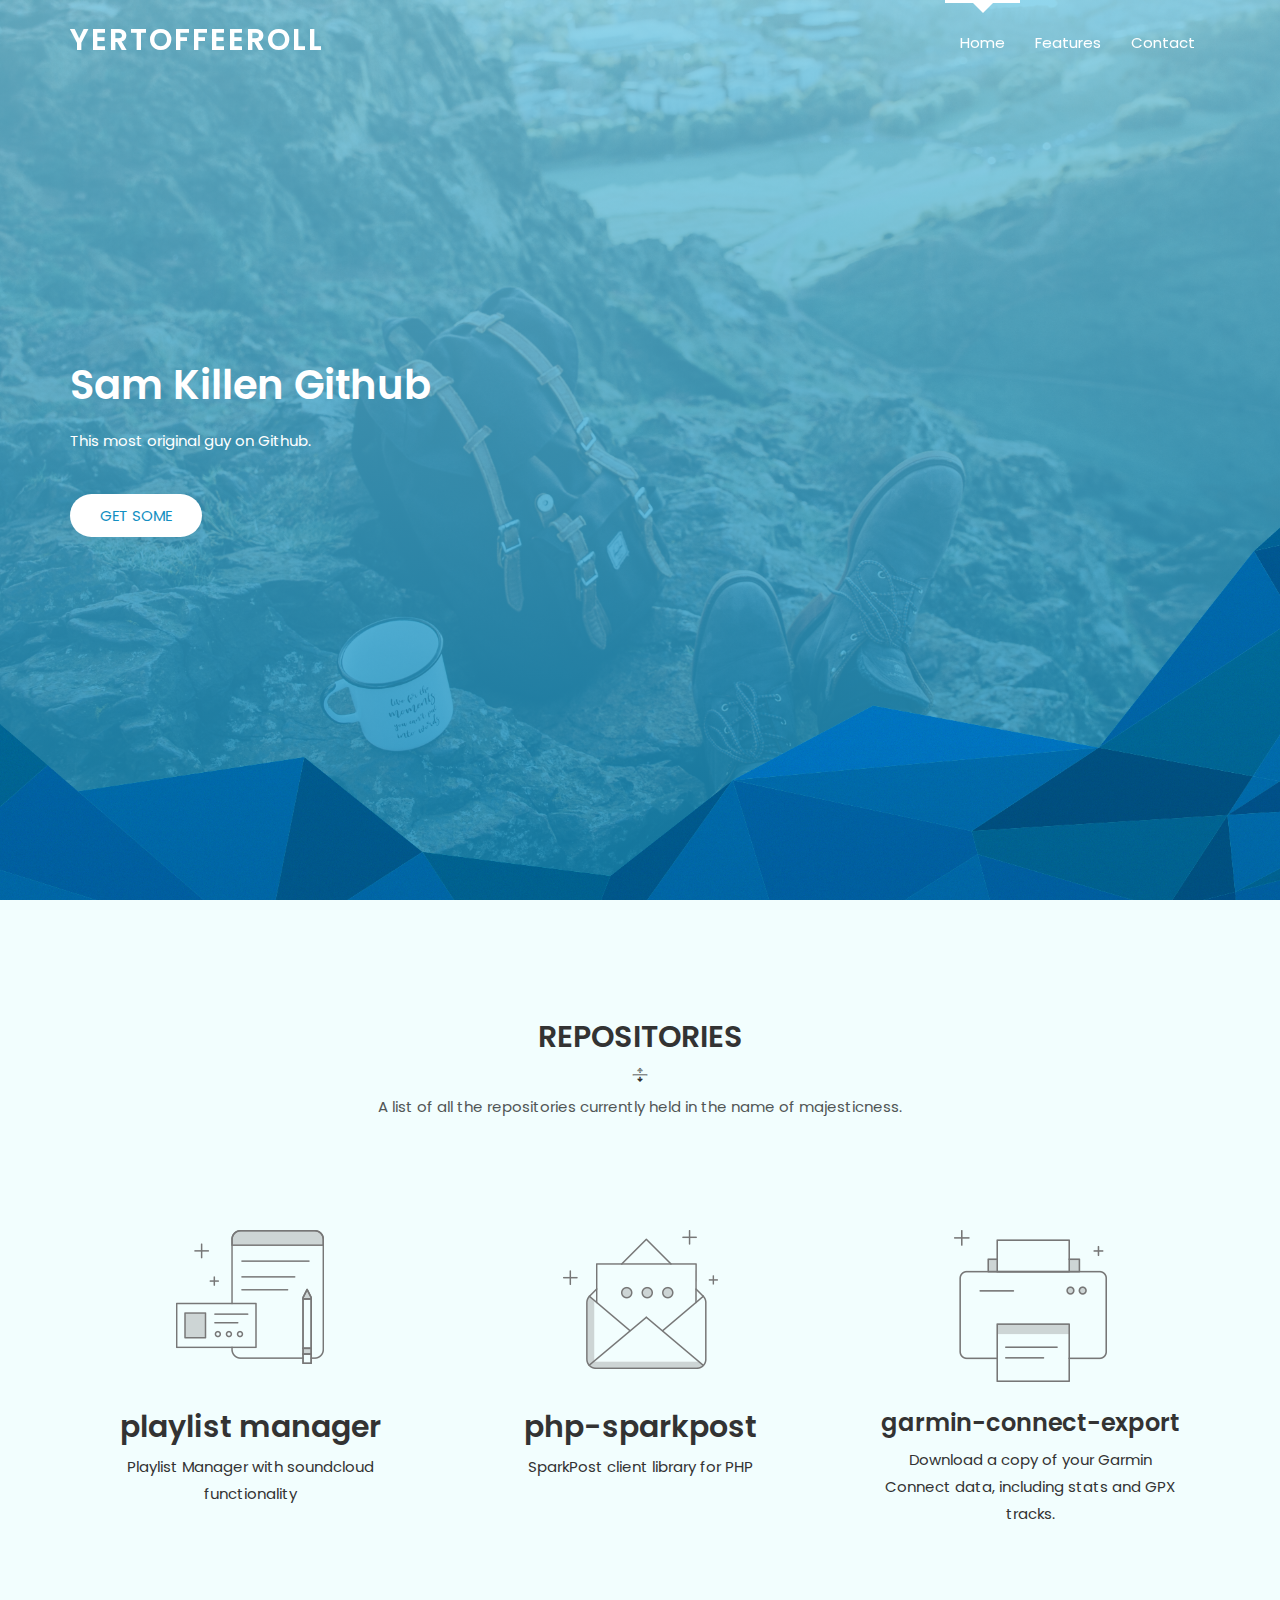
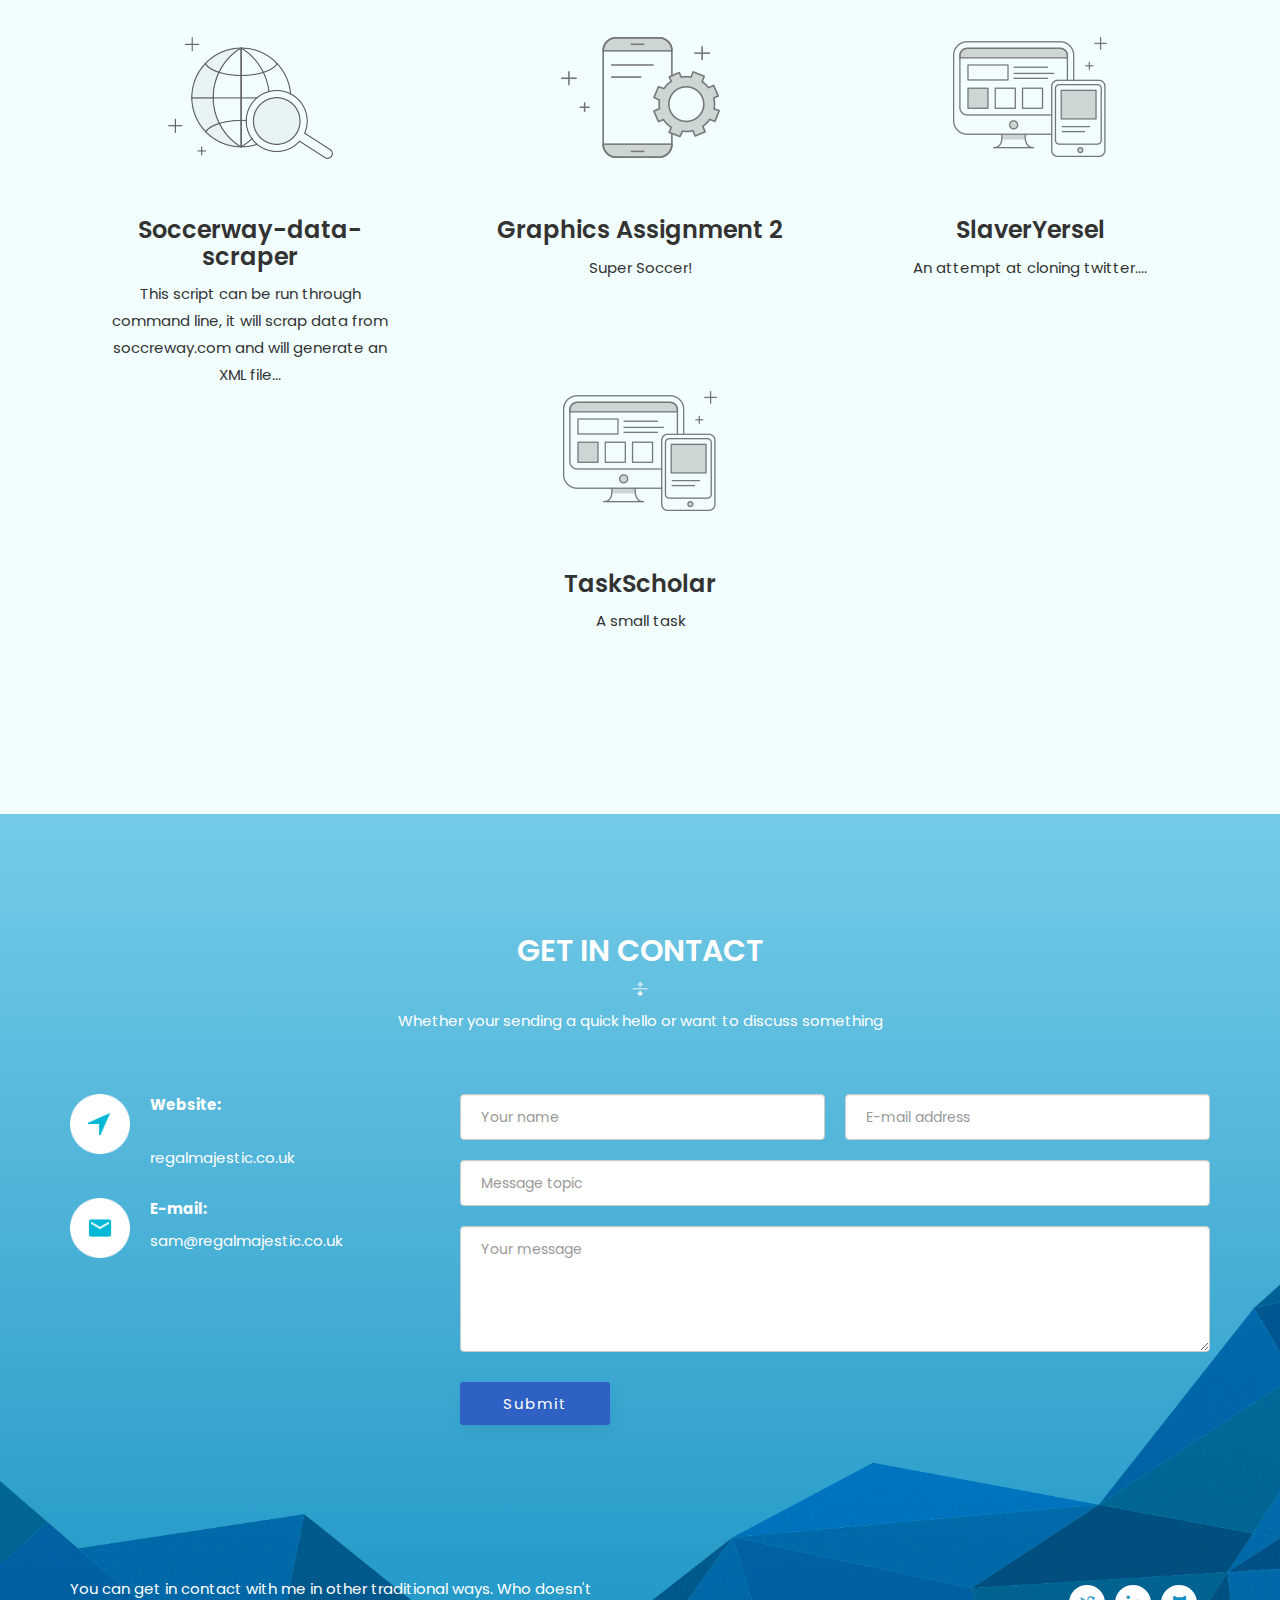
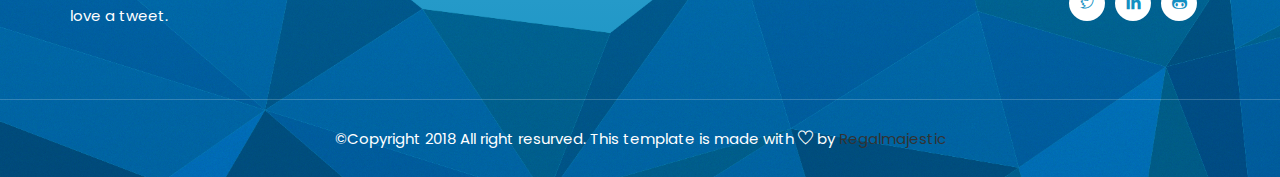
==== commit eedfb578: "Shcolar" ====
--- a/index.html
+++ b/index.html
@@ -177,6 +177,19 @@
                         </div>
                         <h3>SlaverYersel</h3>
                         <p>An attempt at cloning twitter.... </p>
+
+                    </div>
+                    </a>
+                </div>
+
+                <div class="col-xs-12 col-sm-6 col-md-4">
+                    <a href="Scholar/index.html">
+                    <div class="box">
+                        <div class="box-icon">
+                            <img src="images/portfolio-icon-6.png" alt="">
+                        </div>
+                        <h3>TaskScholar</h3>
+                        <p>A small task </p>
 
                     </div>
                     </a>
